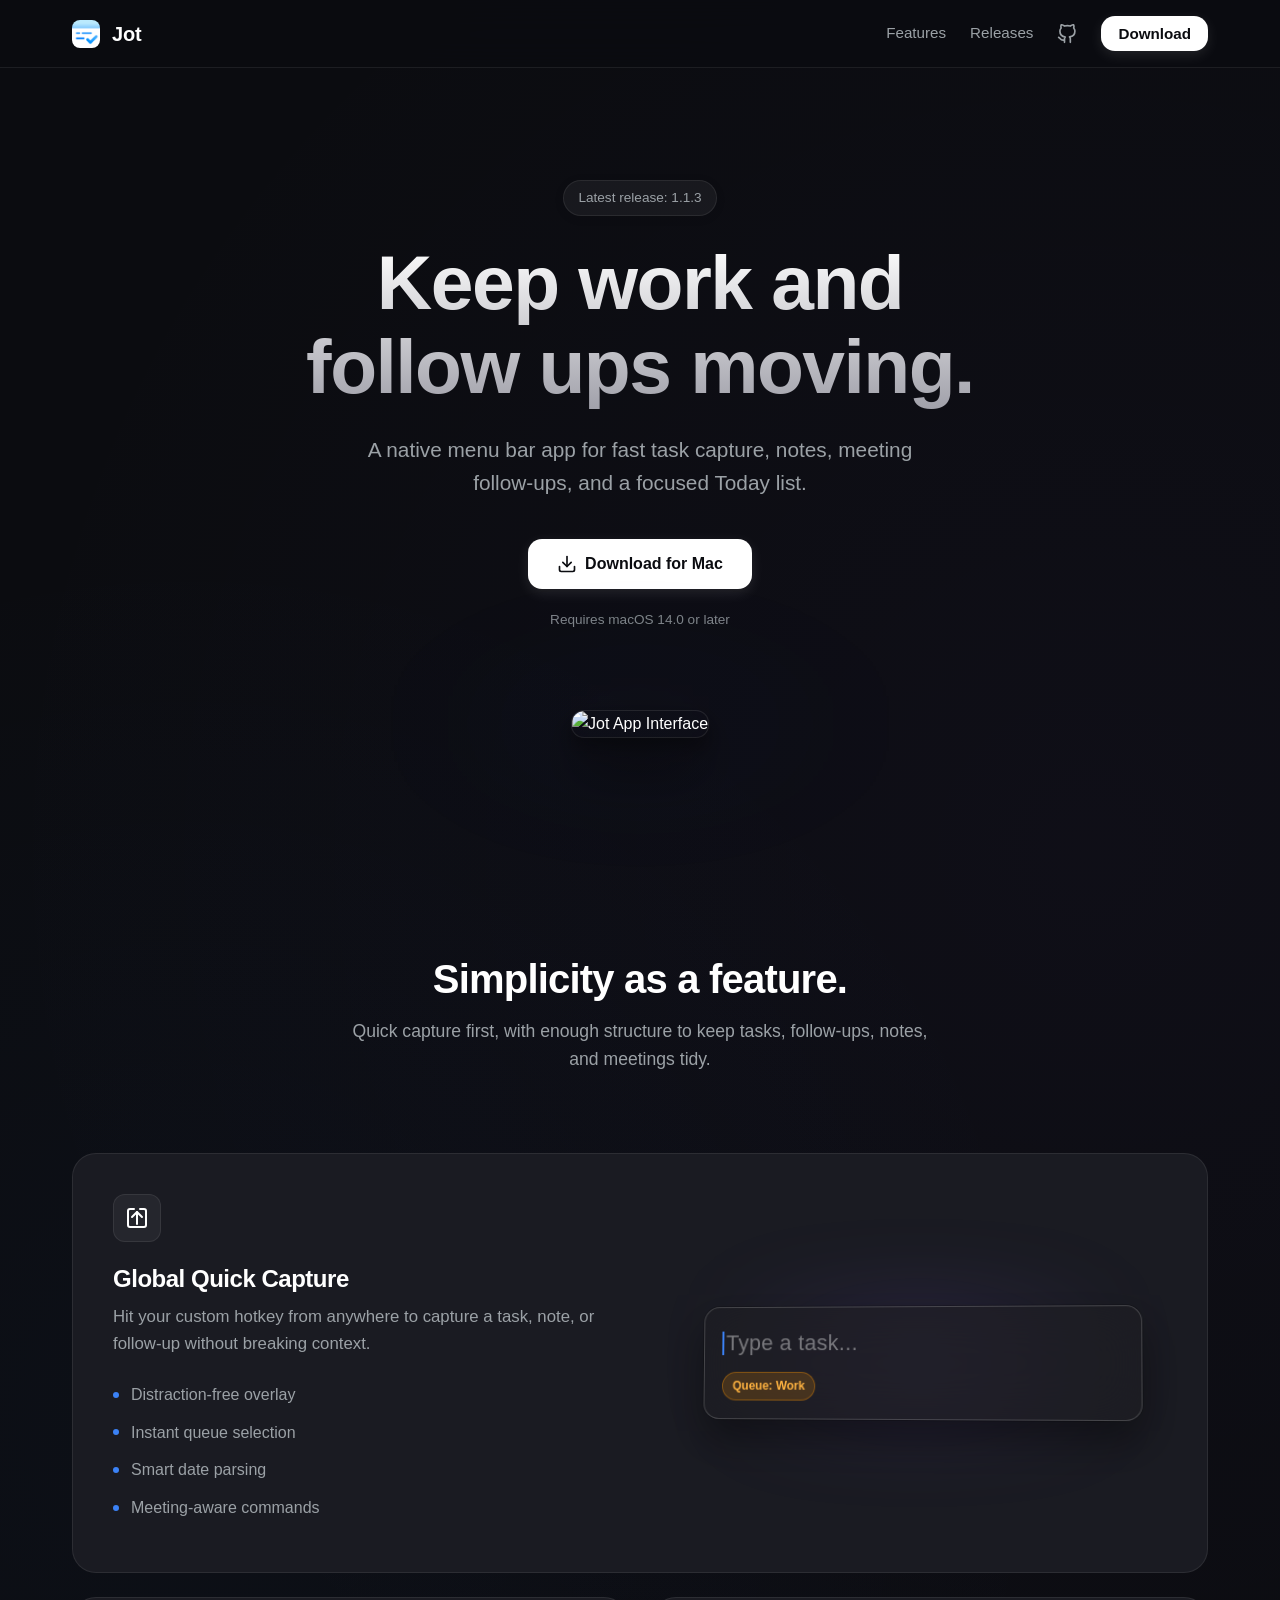
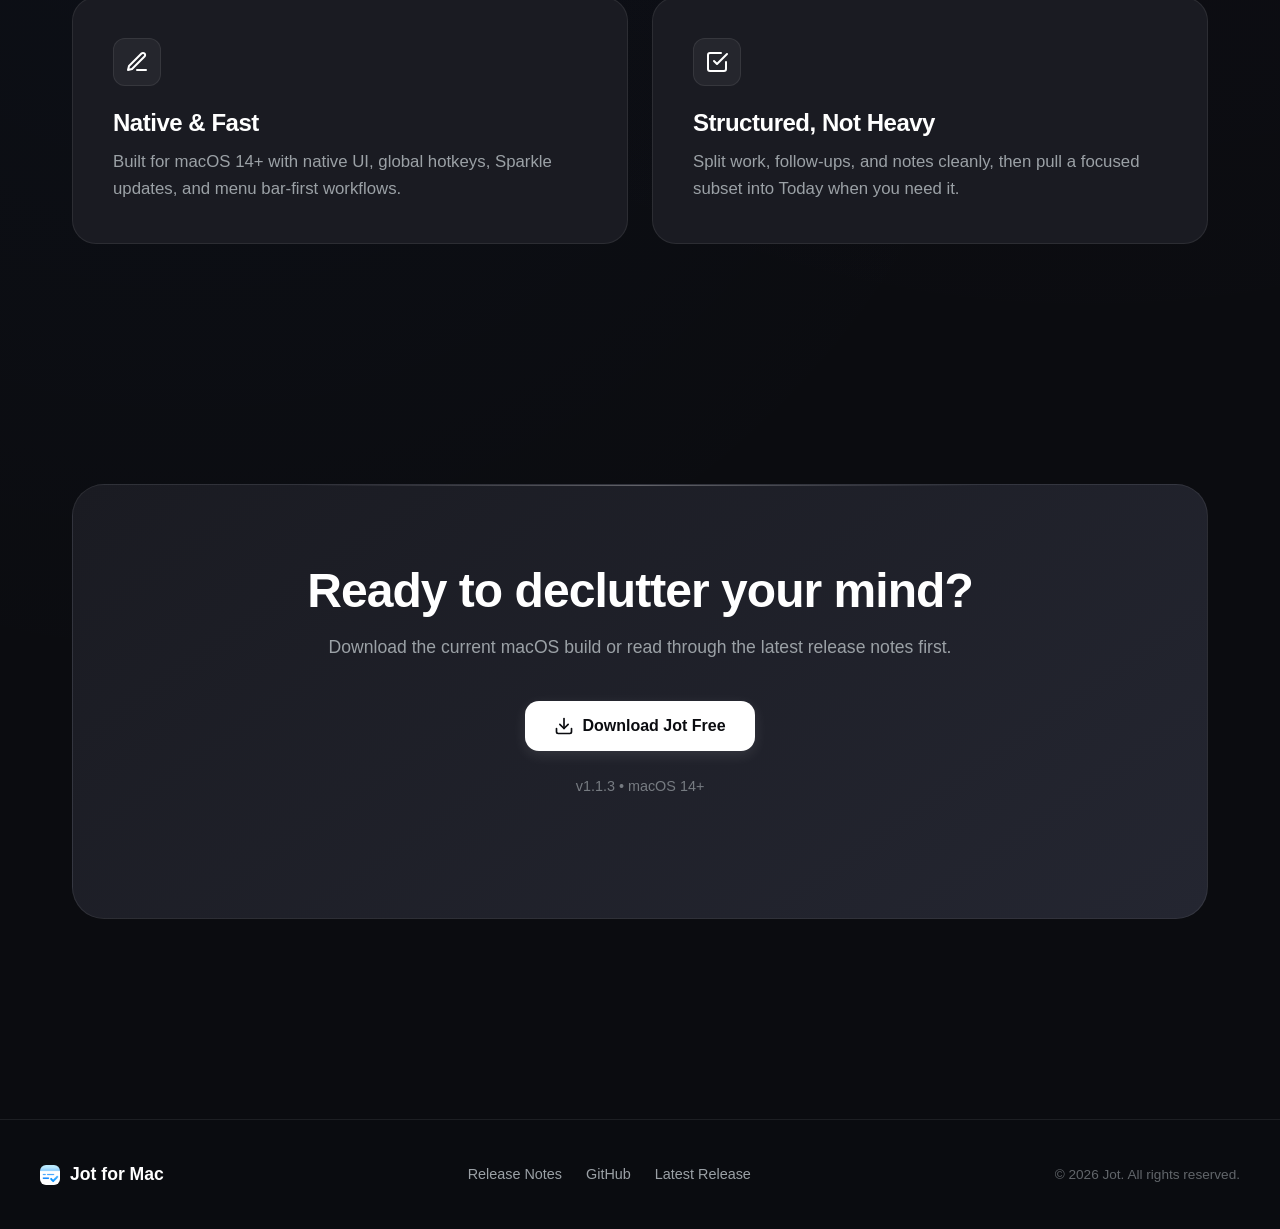
==== docs/index.html @ 86519cd7 "Simplify quick capture feature card layout and styling - Refactor quick-capture card markup to a cle" ====
<!DOCTYPE html>
<html lang="en">
<head>
    <meta charset="UTF-8">
    <meta name="viewport" content="width=device-width, initial-scale=1.0">
    <title>Jot - Quick Capture for macOS</title>
    <meta name="description" content="Jot is a macOS menu bar app for quick task capture, follow-ups, notes, and lightweight meeting tracking.">
    
    <link rel="stylesheet" href="style.css">
    
    <link rel="icon" type="image/png" href="assets/app-icon.png">
</head>
<body>
    <nav class="navbar">
        <div class="nav-content">
            <a href="index.html" class="brand" aria-label="Jot home">
                <div class="logo-icon"></div>
                <span class="brand-name">Jot</span>
            </a>
            <div class="nav-links">
                <a href="#features">Features</a>
                <a href="releases.html" class="secondary-link">Releases</a>
                <a href="https://github.com/IttsKK/jot" target="_blank" rel="noopener noreferrer" class="github-link" title="View on GitHub">
                    <svg width="20" height="20" viewBox="0 0 24 24" fill="none" stroke="currentColor" stroke-width="2" stroke-linecap="round" stroke-linejoin="round">
                        <path d="M9 19c-5 1.5-5-2.5-7-3m14 6v-3.87a3.37 3.37 0 0 0-.94-2.61c3.14-.35 6.44-1.54 6.44-7A5.44 5.44 0 0 0 20 4.77 5.07 5.07 0 0 0 19.91 1S18.73.65 16 2.48a13.38 13.38 0 0 0-7 0C6.27.65 5.09 1 5.09 1A5.07 5.07 0 0 0 5 4.77a5.44 5.44 0 0 0-1.5 3.78c0 5.42 3.3 6.61 6.44 7A3.37 3.37 0 0 0 9 18.13V22"></path>
                    </svg>
                </a>
                <button class="btn btn-primary btn-small" onclick="triggerDownload(this)">Download</button>
            </div>
        </div>
    </nav>

    <main>
        <section class="hero">
            <div class="hero-content reveal">
                <div class="badge">Latest release: 1.1.3</div>
                <h1 class="hero-title">Keep work and<br>follow ups moving.</h1>
                <p class="hero-subtitle">
                    A native menu bar app for fast task capture, notes, meeting follow-ups, and a focused Today list.
                </p>
                <div class="hero-ctas">
                    <button id="hero-download-btn" class="btn btn-primary btn-large" onclick="triggerDownload(this)">
                        <svg width="20" height="20" viewBox="0 0 24 24" fill="none" stroke="currentColor" stroke-width="2" stroke-linecap="round" stroke-linejoin="round">
                            <path d="M21 15v4a2 2 0 0 1-2 2H5a2 2 0 0 1-2-2v-4"></path>
                            <polyline points="7 10 12 15 17 10"></polyline>
                            <line x1="12" y1="15" x2="12" y2="3"></line>
                        </svg>
                        Download for Mac
                    </button>
                </div>
                <p class="hero-meta">Requires macOS 14.0 or later</p>
            </div>
            
            <div class="hero-image-container reveal delay-1">
                <div class="glow-bg"></div>
                <img src="assets/main-app.png" alt="Jot App Interface" class="app-screenshot main-screenshot">
            </div>
        </section>

        <section id="features" class="features">
            <div class="section-header reveal">
                <h2>Simplicity as a feature.</h2>
                <p>Quick capture first, with enough structure to keep tasks, follow-ups, notes, and meetings tidy.</p>
            </div>

            <div class="feature-grid">
                <div class="feature-card split reveal delay-1">
                    <div class="feature-text">
                        <div class="feature-icon">
                            <svg width="24" height="24" viewBox="0 0 24 24" fill="none" stroke="currentColor" stroke-width="2" stroke-linecap="round" stroke-linejoin="round"><path d="M15 3h4a2 2 0 0 1 2 2v14a2 2 0 0 1-2 2H5a2 2 0 0 1-2-2V5a2 2 0 0 1 2-2h4"/><polyline points="17 11 12 6 7 11"/><line x1="12" y1="6" x2="12" y2="18"/></svg>
                        </div>
                        <h3>Global Quick Capture</h3>
                        <p>Hit your custom hotkey from anywhere to capture a task, note, or follow-up without breaking context.</p>
                        <ul class="feature-list">
                            <li>Distraction-free overlay</li>
                            <li>Instant queue selection</li>
                            <li>Smart date parsing</li>
                            <li>Meeting-aware commands</li>
                        </ul>
                    </div>
                    <div class="feature-visual" aria-hidden="true">
                        <div class="capture-glow"></div>
                        <div class="quick-capture-ui">
                            <div class="qc-input-row">
                                <div class="qc-cursor"></div>
                                <div class="qc-placeholder">Type a task...</div>
                            </div>
                            <div class="qc-chip-row">
                                <div class="qc-chip qc-work">Queue: Work</div>
                            </div>
                        </div>
                    </div>
                </div>

                <div class="feature-card col reveal delay-2">
                    <div class="feature-icon">
                        <svg width="24" height="24" viewBox="0 0 24 24" fill="none" stroke="currentColor" stroke-width="2" stroke-linecap="round" stroke-linejoin="round"><path d="M12 20h9"></path><path d="M16.5 3.5a2.121 2.121 0 0 1 3 3L7 19l-4 1 1-4L16.5 3.5z"></path></svg>
                    </div>
                    <h3>Native & Fast</h3>
                    <p>Built for macOS 14+ with native UI, global hotkeys, Sparkle updates, and menu bar-first workflows.</p>
                </div>

                <div class="feature-card col reveal delay-3">
                    <div class="feature-icon">
                        <svg width="24" height="24" viewBox="0 0 24 24" fill="none" stroke="currentColor" stroke-width="2" stroke-linecap="round" stroke-linejoin="round"><polyline points="9 11 12 14 22 4"></polyline><path d="M21 12v7a2 2 0 0 1-2 2H5a2 2 0 0 1-2-2V5a2 2 0 0 1 2-2h11"></path></svg>
                    </div>
                    <h3>Structured, Not Heavy</h3>
                    <p>Split work, follow-ups, and notes cleanly, then pull a focused subset into Today when you need it.</p>
                </div>
            </div>
        </section>

        <section id="download" class="cta-section reveal">
            <div class="cta-content">
                <h2>Ready to declutter your mind?</h2>
                <p>Download the current macOS build or read through the latest release notes first.</p>
                <button class="btn btn-primary btn-large" onclick="triggerDownload(this)">
                    <svg width="20" height="20" viewBox="0 0 24 24" fill="none" stroke="currentColor" stroke-width="2" stroke-linecap="round" stroke-linejoin="round">
                        <path d="M21 15v4a2 2 0 0 1-2 2H5a2 2 0 0 1-2-2v-4"></path>
                        <polyline points="7 10 12 15 17 10"></polyline>
                        <line x1="12" y1="15" x2="12" y2="3"></line>
                    </svg>
                    Download Jot Free
                </button>
                <p class="version-info" id="latest-version">v1.1.3 • macOS 14+</p>
            </div>
        </section>
    </main>

    <footer>
        <div class="footer-content">
            <div class="footer-brand">
                <div class="logo-icon small"></div>
                <span>Jot for Mac</span>
            </div>
            <div class="footer-links">
                <a href="releases.html">Release Notes</a>
                <a href="https://github.com/IttsKK/jot" target="_blank" rel="noopener noreferrer">GitHub</a>
                <a href="https://github.com/IttsKK/jot/releases/latest" target="_blank" rel="noopener noreferrer">Latest Release</a>
            </div>
            <div class="footer-copyright">
                &copy; <script>document.write(new Date().getFullYear())</script> Jot. All rights reserved.
            </div>
        </div>
    </footer>

    <script>
        // Cache the latest release info so we only fetch once per page load
        let latestRelease = null;

        async function fetchLatestRelease() {
            if (latestRelease) return latestRelease;
            const res = await fetch('https://api.github.com/repos/IttsKK/jot/releases/latest');
            if (!res.ok) throw new Error('Could not fetch release');
            latestRelease = await res.json();
            return latestRelease;
        }

        async function triggerDownload(btn) {
            const originalHtml = btn.innerHTML;
            btn.disabled = true;
            btn.innerHTML = `
                <svg width="20" height="20" viewBox="0 0 24 24" fill="none" stroke="currentColor" stroke-width="2" stroke-linecap="round" stroke-linejoin="round" style="animation: spin 0.8s linear infinite">
                    <line x1="12" y1="2" x2="12" y2="6"></line>
                    <line x1="12" y1="18" x2="12" y2="22"></line>
                    <line x1="4.93" y1="4.93" x2="7.76" y2="7.76"></line>
                    <line x1="16.24" y1="16.24" x2="19.07" y2="19.07"></line>
                    <line x1="2" y1="12" x2="6" y2="12"></line>
                    <line x1="18" y1="12" x2="22" y2="12"></line>
                    <line x1="4.93" y1="19.07" x2="7.76" y2="16.24"></line>
                    <line x1="16.24" y1="7.76" x2="19.07" y2="4.93"></line>
                </svg>
                Fetching...`;

            try {
                const release = await fetchLatestRelease();
                const dmg = release.assets.find(a => a.name.endsWith('.dmg'));
                const url = dmg ? dmg.browser_download_url : release.html_url;

                // Trigger the download
                const link = document.createElement('a');
                link.href = url;
                link.download = dmg ? dmg.name : '';
                document.body.appendChild(link);
                link.click();
                document.body.removeChild(link);

                btn.innerHTML = `
                    <svg width="20" height="20" viewBox="0 0 24 24" fill="none" stroke="currentColor" stroke-width="2" stroke-linecap="round" stroke-linejoin="round">
                        <polyline points="20 6 9 17 4 12"></polyline>
                    </svg>
                    Downloading…`;

                setTimeout(() => {
                    btn.disabled = false;
                    btn.innerHTML = originalHtml;
                }, 3000);

            } catch (e) {
                btn.disabled = false;
                btn.innerHTML = originalHtml;
                window.open('https://github.com/IttsKK/jot/releases/latest', '_blank');
            }
        }

        document.addEventListener('DOMContentLoaded', async () => {
            // Scroll reveal
            const observer = new IntersectionObserver((entries, obs) => {
                entries.forEach(entry => {
                    if (entry.isIntersecting) {
                        entry.target.classList.add('active');
                        obs.unobserve(entry.target);
                    }
                });
            }, { rootMargin: '0px', threshold: 0.15 });

            document.querySelectorAll('.reveal').forEach(el => observer.observe(el));

            // Pre-fetch latest release and populate version label
            try {
                const release = await fetchLatestRelease();
                const versionEl = document.getElementById('latest-version');
                if (versionEl && release.tag_name) {
                    versionEl.textContent = `${release.tag_name} • macOS 14+`;
                }
            } catch (_) {}
        });
    </script>
    <style>
        @keyframes spin { to { transform: rotate(360deg); } }
        button.btn { font-family: inherit; font-size: inherit; cursor: pointer; }
        button.btn:disabled { opacity: 0.7; cursor: not-allowed; }
    </style>
</body>
</html>
---- docs/style.css ----
/* style.css */

:root {
  --bg-color: #0b0c10;
  --surface-color: #1a1b22;
  --surface-color-light: #242631;
  --text-primary: #ffffff;
  --text-secondary: #9ba1a6;
  --border-color: rgba(255, 255, 255, 0.08);
  --accent-color: #3b82f6;
  --accent-glow: rgba(59, 130, 246, 0.5);
  
  --font-sans: -apple-system, BlinkMacSystemFont, "SF Pro Text", "Segoe UI", Roboto, Helvetica, Arial, sans-serif, "Apple Color Emoji", "Segoe UI Emoji", "Segoe UI Symbol";
  --font-display: -apple-system, BlinkMacSystemFont, "SF Pro Display", "Segoe UI", Roboto, Helvetica, Arial, sans-serif;
  
  --radius-sm: 8px;
  --radius-md: 14px;
  --radius-lg: 24px;
  --radius-xl: 32px;
}

*, *::before, *::after {
  margin: 0;
  padding: 0;
  box-sizing: border-box;
}

html {
  scroll-behavior: smooth;
}

body {
  font-family: var(--font-sans);
  background-color: var(--bg-color);
  color: var(--text-primary);
  line-height: 1.6;
  -webkit-font-smoothing: antialiased;
  -moz-osx-font-smoothing: grayscale;
  overflow-x: hidden;
  background-image: 
    radial-gradient(circle at 15% 50%, rgba(59, 130, 246, 0.03) 0%, transparent 50%),
    radial-gradient(circle at 85% 30%, rgba(139, 92, 246, 0.03) 0%, transparent 50%);
}

h1, h2, h3, h4 {
  font-family: var(--font-display);
  font-weight: 700;
  letter-spacing: -0.02em;
  line-height: 1.1;
}

a {
  text-decoration: none;
  color: inherit;
  transition: all 0.2s ease;
}

/* Navbar */
.navbar {
  position: fixed;
  top: 0;
  width: 100%;
  z-index: 100;
  background: rgba(11, 12, 16, 0.7);
  backdrop-filter: blur(20px);
  -webkit-backdrop-filter: blur(20px);
  border-bottom: 1px solid var(--border-color);
}

.nav-content {
  max-width: 1200px;
  margin: 0 auto;
  padding: 1rem 2rem;
  display: flex;
  justify-content: space-between;
  align-items: center;
}

.brand {
  display: flex;
  align-items: center;
  gap: 12px;
  font-weight: 700;
  font-size: 1.25rem;
  letter-spacing: -0.01em;
  color: var(--text-primary);
}

.brand:hover {
  opacity: 0.92;
}

.logo-icon {
  width: 28px;
  height: 28px;
  background: linear-gradient(135deg, #60a5fa, #3b82f6);
  border-radius: 8px;
  box-shadow: 0 4px 12px rgba(59, 130, 246, 0.3);
}

.nav-links {
  display: flex;
  align-items: center;
  gap: 24px;
  font-size: 0.95rem;
  font-weight: 500;
}

.nav-links a:not(.btn) {
  color: var(--text-secondary);
}

.nav-links a:not(.btn):hover {
  color: var(--text-primary);
}

.github-link {
  display: flex;
  align-items: center;
  justify-content: center;
  color: var(--text-secondary);
  transition: color 0.2s ease, transform 0.2s ease;
}

.github-link:hover {
  color: var(--text-primary);
  transform: translateY(-1px);
}

/* Buttons */
.btn {
  display: inline-flex;
  align-items: center;
  justify-content: center;
  gap: 8px;
  border-radius: var(--radius-md);
  font-weight: 600;
  transition: all 0.3s cubic-bezier(0.25, 0.8, 0.25, 1);
  cursor: pointer;
  border: 1px solid transparent;
}

.btn-primary {
  background: var(--text-primary);
  color: var(--bg-color);
  box-shadow: 0 4px 14px rgba(255, 255, 255, 0.1);
}

.btn-primary:hover {
  transform: translateY(-2px);
  box-shadow: 0 6px 20px rgba(255, 255, 255, 0.15);
  background: #f0f0f0;
}

.btn-small {
  padding: 8px 16px;
  font-size: 0.9rem;
}

.btn-large {
  padding: 14px 28px;
  font-size: 1.05rem;
  border-radius: var(--radius-md);
}

/* Hero Section */
.hero {
  padding: 180px 2rem 100px;
  max-width: 1200px;
  margin: 0 auto;
  text-align: center;
  position: relative;
}

.badge {
  display: inline-block;
  padding: 6px 14px;
  background: rgba(255, 255, 255, 0.05);
  border: 1px solid var(--border-color);
  border-radius: 20px;
  font-size: 0.85rem;
  font-weight: 500;
  color: var(--text-secondary);
  margin-bottom: 24px;
  box-shadow: 0 2px 10px rgba(0,0,0,0.1);
}

.hero-title {
  font-size: clamp(3rem, 6vw, 5rem);
  margin-bottom: 24px;
  background: linear-gradient(180deg, #FFFFFF 0%, #A1A1AA 100%);
  -webkit-background-clip: text;
  -webkit-text-fill-color: transparent;
  background-clip: text;
}

.hero-subtitle {
  font-size: clamp(1.1rem, 2vw, 1.3rem);
  color: var(--text-secondary);
  max-width: 600px;
  margin: 0 auto 40px;
}

.hero-ctas {
  display: flex;
  justify-content: center;
  gap: 16px;
  margin-bottom: 20px;
}

.hero-meta {
  font-size: 0.85rem;
  color: var(--text-secondary);
  opacity: 0.8;
}

/* Images & Glow */
.hero-image-container {
  margin-top: 80px;
  position: relative;
  perspective: 1000px;
}

.glow-bg {
  position: absolute;
  top: 50%;
  left: 50%;
  transform: translate(-50%, -50%);
  width: 80%;
  height: 60%;
  background: radial-gradient(circle, var(--accent-glow) 0%, transparent 60%);
  filter: blur(80px);
  z-index: -1;
  opacity: 0.6;
}

.app-screenshot {
  width: 100%;
  max-width: 900px;
  border-radius: 12px;
  box-shadow: 
    0 0 0 1px rgba(255, 255, 255, 0.1),
    0 30px 60px rgba(0, 0, 0, 0.6),
    0 10px 20px rgba(0, 0, 0, 0.4);
  /* Optional: slight 3d tilt effect */
  transform: perspective(1000px) rotateX(2deg);
  transition: transform 0.5s ease, box-shadow 0.5s ease;
}

.app-screenshot:hover {
  transform: perspective(1000px) rotateX(0deg) translateY(-5px);
  box-shadow: 
    0 0 0 1px rgba(255, 255, 255, 0.15),
    0 40px 80px rgba(0, 0, 0, 0.7),
    0 15px 30px rgba(0, 0, 0, 0.5);
}

/* Features Section */
.features {
  padding: 120px 2rem;
  max-width: 1200px;
  margin: 0 auto;
}

.section-header {
  text-align: center;
  margin-bottom: 80px;
  max-width: 600px;
  margin-left: auto;
  margin-right: auto;
}

.section-header h2 {
  font-size: 2.5rem;
  margin-bottom: 16px;
}

.section-header p {
  font-size: 1.1rem;
  color: var(--text-secondary);
}

.feature-grid {
  display: grid;
  grid-template-columns: repeat(2, 1fr);
  gap: 24px;
}

.feature-card {
  background: var(--surface-color);
  border: 1px solid var(--border-color);
  border-radius: var(--radius-lg);
  padding: 40px;
  position: relative;
  overflow: hidden;
  transition: transform 0.3s ease, background 0.3s ease;
}

.feature-card:hover {
  background: var(--surface-color-light);
  transform: translateY(-2px);
}

.feature-card.full {
  grid-column: 1 / -1;
}

.feature-card.split {
  grid-column: 1 / -1;
  display: flex;
  align-items: center;
  gap: 60px;
}

.feature-card.split .feature-text {
  flex: 1;
}

.feature-card.split .feature-visual {
  flex: 1;
  position: relative;
  display: flex;
  justify-content: center;
}

.feature-icon {
  width: 48px;
  height: 48px;
  border-radius: 12px;
  background: rgba(255, 255, 255, 0.05);
  display: flex;
  align-items: center;
  justify-content: center;
  margin-bottom: 24px;
  color: var(--text-primary);
  border: 1px solid var(--border-color);
}

.feature-card h3 {
  font-size: 1.5rem;
  margin-bottom: 12px;
}

.feature-card p {
  color: var(--text-secondary);
  font-size: 1.05rem;
  line-height: 1.6;
}

.feature-list {
  margin-top: 24px;
  list-style: none;
}

.feature-list li {
  color: var(--text-secondary);
  margin-bottom: 12px;
  display: flex;
  align-items: center;
  gap: 12px;
}

.feature-list li::before {
  content: "";
  display: block;
  width: 6px;
  height: 6px;
  border-radius: 50%;
  background: var(--accent-color);
}

.capture-glow {
  position: absolute;
  top: 50%;
  left: 50%;
  transform: translate(-50%, -50%);
  width: 120%;
  height: 120%;
  background: radial-gradient(circle, rgba(139, 92, 246, 0.15) 0%, transparent 70%);
  filter: blur(40px);
  z-index: 0;
}

.quick-capture-ui {
  position: relative;
  z-index: 1;
  width: 100%;
  max-width: 440px;
  background: rgba(30, 30, 35, 0.65);
  backdrop-filter: blur(24px);
  -webkit-backdrop-filter: blur(24px);
  border: 1px solid rgba(255, 255, 255, 0.18);
  border-radius: 16px;
  padding: 18px;
  box-shadow: 
    0 0 0 1px rgba(0, 0, 0, 0.2),
    0 20px 40px rgba(0, 0, 0, 0.4);
  transform: perspective(1000px) rotateY(-5deg) rotateX(2deg);
  transition: transform 0.5s ease, box-shadow 0.5s ease;
  text-align: left;
}

.quick-capture-ui:hover {
  transform: perspective(1000px) rotateY(0deg) rotateX(0deg) translateY(-5px);
  box-shadow: 
    0 0 0 1px rgba(0, 0, 0, 0.2),
    0 30px 60px rgba(0, 0, 0, 0.5);
}

.qc-input-row {
  display: flex;
  align-items: center;
  margin-bottom: 12px;
  font-family: -apple-system, BlinkMacSystemFont, "SF Pro Rounded", "Segoe UI", Roboto, Helvetica, Arial, sans-serif;
  font-size: 22px;
  font-weight: 500;
  letter-spacing: 0.3px;
}

.qc-cursor {
  width: 2px;
  height: 24px;
  background-color: var(--accent-color);
  margin-right: 2px;
  animation: blink 1s step-start infinite;
}

@keyframes blink {
  50% { opacity: 0; }
}

.qc-placeholder {
  color: rgba(255, 255, 255, 0.4);
}

.qc-chip-row {
  display: flex;
  gap: 8px;
}

.qc-chip {
  font-size: 12px;
  font-weight: 600;
  padding: 4px 10px;
  border-radius: 9999px;
  display: inline-block;
}

.qc-work {
  background: rgba(255, 149, 0, 0.18);
  border: 1px solid rgba(255, 149, 0, 0.35);
  color: rgb(255, 179, 64);
}


/* Animations */
.reveal {
  opacity: 0;
  transform: translateY(30px);
  transition: opacity 0.8s cubic-bezier(0.5, 0, 0, 1), transform 0.8s cubic-bezier(0.5, 0, 0, 1);
}

.reveal.active {
  opacity: 1;
  transform: translateY(0);
}

.delay-1 { transition-delay: 0.1s; }
.delay-2 { transition-delay: 0.2s; }
.delay-3 { transition-delay: 0.3s; }

/* CTA Section */
.cta-section {
  padding: 120px 2rem;
  max-width: 1200px;
  margin: 0 auto 80px;
}

.cta-content {
  background: linear-gradient(145deg, var(--surface-color), var(--surface-color-light));
  border: 1px solid var(--border-color);
  border-radius: var(--radius-xl);
  padding: 80px 40px;
  text-align: center;
  position: relative;
  overflow: hidden;
}

.cta-content::before {
  content: "";
  position: absolute;
  top: 0;
  left: 50%;
  transform: translateX(-50%);
  width: 60%;
  height: 1px;
  background: linear-gradient(90deg, transparent, rgba(255, 255, 255, 0.3), transparent);
}

.cta-content h2 {
  font-size: clamp(2rem, 4vw, 3rem);
  margin-bottom: 16px;
}

.cta-content p {
  color: var(--text-secondary);
  font-size: 1.1rem;
  margin-bottom: 40px;
}

.version-info {
  margin-top: 24px;
  font-size: 0.9rem !important;
  color: var(--text-secondary);
  opacity: 0.7;
}

/* Footer */
footer {
  border-top: 1px solid var(--border-color);
  padding: 40px 2rem;
  background: rgba(11, 12, 16, 0.5);
}

.footer-content {
  max-width: 1200px;
  margin: 0 auto;
  display: flex;
  flex-direction: column;
  gap: 24px;
  align-items: center;
}

.footer-brand {
  display: flex;
  align-items: center;
  gap: 10px;
  font-weight: 600;
  font-size: 1.1rem;
}

.logo-icon.small {
  width: 20px;
  height: 20px;
  border-radius: 6px;
}

.footer-links {
  display: flex;
  gap: 24px;
}

.footer-links a {
  color: var(--text-secondary);
  font-size: 0.9rem;
}

.footer-links a:hover {
  color: var(--text-primary);
}

.footer-copyright {
  color: var(--text-secondary);
  font-size: 0.85rem;
  opacity: 0.6;
}

@media (min-width: 768px) {
  .footer-content {
    flex-direction: row;
    justify-content: space-between;
  }
}

@media (max-width: 900px) {
  .feature-card.split {
    flex-direction: column;
    text-align: center;
    padding: 32px;
  }

  .feature-list li {
    justify-content: center;
  }
}

@media (max-width: 600px) {
  .nav-content {
    padding: 0.875rem 1.25rem;
  }

  .nav-links a:not(.btn) {
    display: none;
  }

  .hero {
    padding: 110px 1.25rem 60px;
  }

  .hero-image-container {
    margin-top: 48px;
  }

  .app-screenshot {
    transform: none;
    border-radius: 10px;
  }

  .app-screenshot:hover {
    transform: none;
  }

  .features {
    padding: 72px 1.25rem;
  }

  .section-header {
    margin-bottom: 48px;
  }

  .section-header h2 {
    font-size: 2rem;
  }

  .feature-grid {
    grid-template-columns: 1fr;
    gap: 16px;
  }

  .feature-card {
    padding: 28px 24px;
  }

  .feature-card.full {
    grid-column: 1;
  }

  .cta-section {
    padding: 60px 1.25rem 60px;
  }

  .cta-content {
    padding: 48px 24px;
  }

  .footer-links {
    flex-wrap: wrap;
    justify-content: center;
    gap: 16px;
  }
}

/* App Icon overriding for main logo */
.brand .logo-icon,
.footer-brand .logo-icon {
  background: url('assets/app-icon.png') center/cover no-repeat;
  box-shadow: none;
}

/* To give it an actual icon look if needed, but the generic gradient is fine. Let's stick to the gradient to be clean, or use the app's real icon if available. */

/* Releases Page */
.releases-page {
  padding: 140px 2rem 100px;
  max-width: 800px;
  margin: 0 auto;
}

.releases-header {
  text-align: center;
  margin-bottom: 60px;
}

.releases-header h1 {
  font-size: 3rem;
  margin-bottom: 16px;
}

.releases-header p {
  color: var(--text-secondary);
  font-size: 1.1rem;
}

.releases-list {
  display: flex;
  flex-direction: column;
  gap: 40px;
}

.release-card {
  background: var(--surface-color);
  border: 1px solid var(--border-color);
  border-radius: var(--radius-lg);
  padding: 32px;
  transition: transform 0.3s ease, border-color 0.3s ease;
}

.release-card:hover {
  border-color: rgba(255, 255, 255, 0.15);
}

.release-meta {
  display: flex;
  align-items: center;
  flex-wrap: wrap;
  gap: 16px;
  margin-bottom: 24px;
  padding-bottom: 20px;
  border-bottom: 1px solid var(--border-color);
}

.release-version {
  font-family: var(--font-display);
  font-size: 1.5rem;
  font-weight: 700;
  color: var(--text-primary);
}

.release-date {
  color: var(--text-secondary);
  font-size: 0.95rem;
}

.release-pill {
  padding: 4px 10px;
  border-radius: 999px;
  border: 1px solid rgba(59, 130, 246, 0.35);
  background: rgba(59, 130, 246, 0.12);
  color: #9ec5ff;
  font-size: 0.8rem;
  font-weight: 600;
}

.badge.prerelease {
  background: rgba(255, 149, 0, 0.1);
  color: rgb(255, 179, 64);
  border-color: rgba(255, 149, 0, 0.2);
  margin-bottom: 0;
}

.release-body {
  color: var(--text-secondary);
  font-size: 1.05rem;
  line-height: 1.7;
  margin-bottom: 32px;
}

.release-body h1, .release-body h2, .release-body h3 {
  color: var(--text-primary);
  margin: 24px 0 12px;
  font-size: 1.3rem;
}

.release-body p {
  margin-bottom: 16px;
}

.release-body ul, .release-body ol {
  margin-bottom: 16px;
  padding-left: 20px;
}

.release-body li {
  margin-bottom: 8px;
}

.release-body code {
  background: rgba(255, 255, 255, 0.1);
  padding: 2px 6px;
  border-radius: 4px;
  font-family: monospace;
  font-size: 0.9em;
}

.release-body a {
  color: var(--accent-color);
}

.release-body a:hover {
  text-decoration: underline;
}

.release-actions {
  display: flex;
  align-items: center;
  gap: 16px;
  flex-wrap: wrap;
}

.release-link {
  color: var(--text-secondary);
  font-size: 0.95rem;
}

.release-link:hover {
  color: var(--text-primary);
}

.loading-spinner, .empty-state, .error-state {
  text-align: center;
  color: var(--text-secondary);
  padding: 40px;
  font-size: 1.1rem;
}

.error-state a {
  color: var(--accent-color);
}

@media (max-width: 600px) {
  .releases-page {
    padding: 110px 1.25rem 72px;
  }

  .releases-header {
    margin-bottom: 40px;
  }

  .releases-header h1 {
    font-size: 2.25rem;
  }

  .release-card {
    padding: 24px;
  }
}
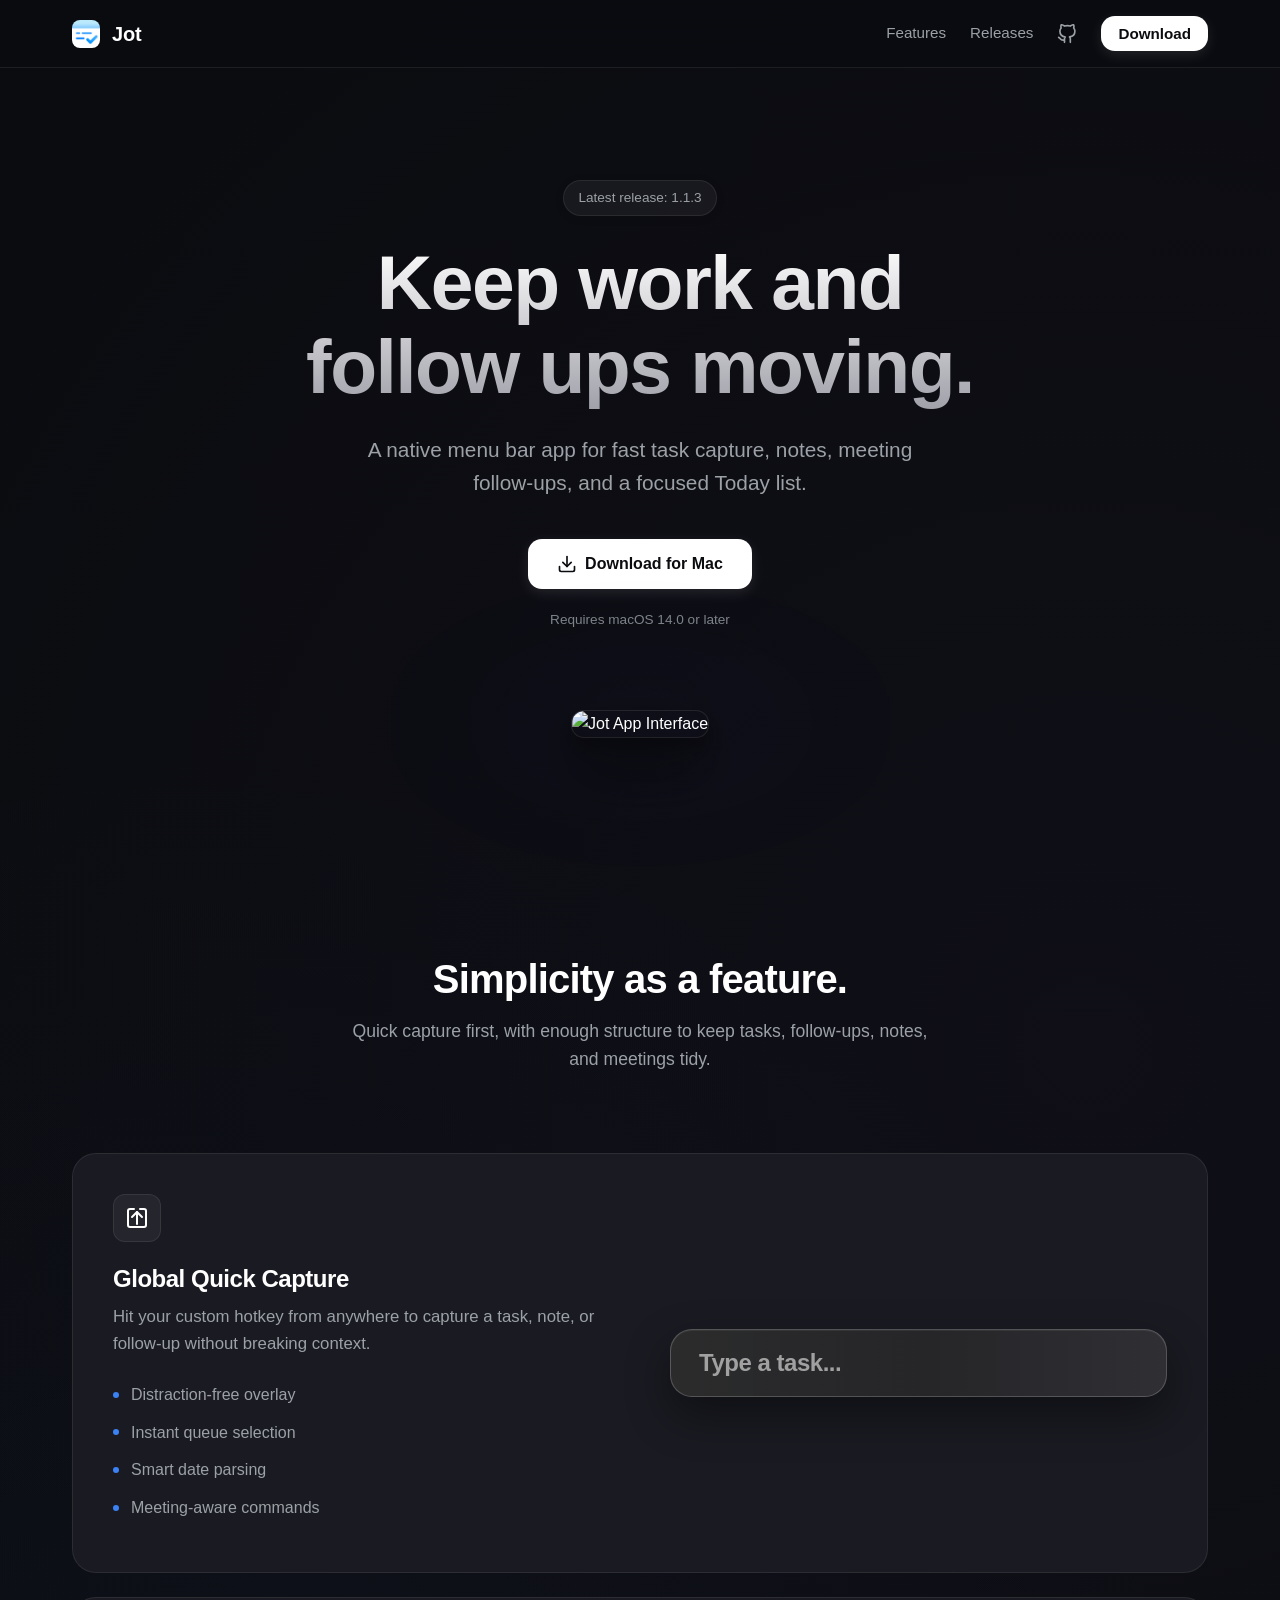
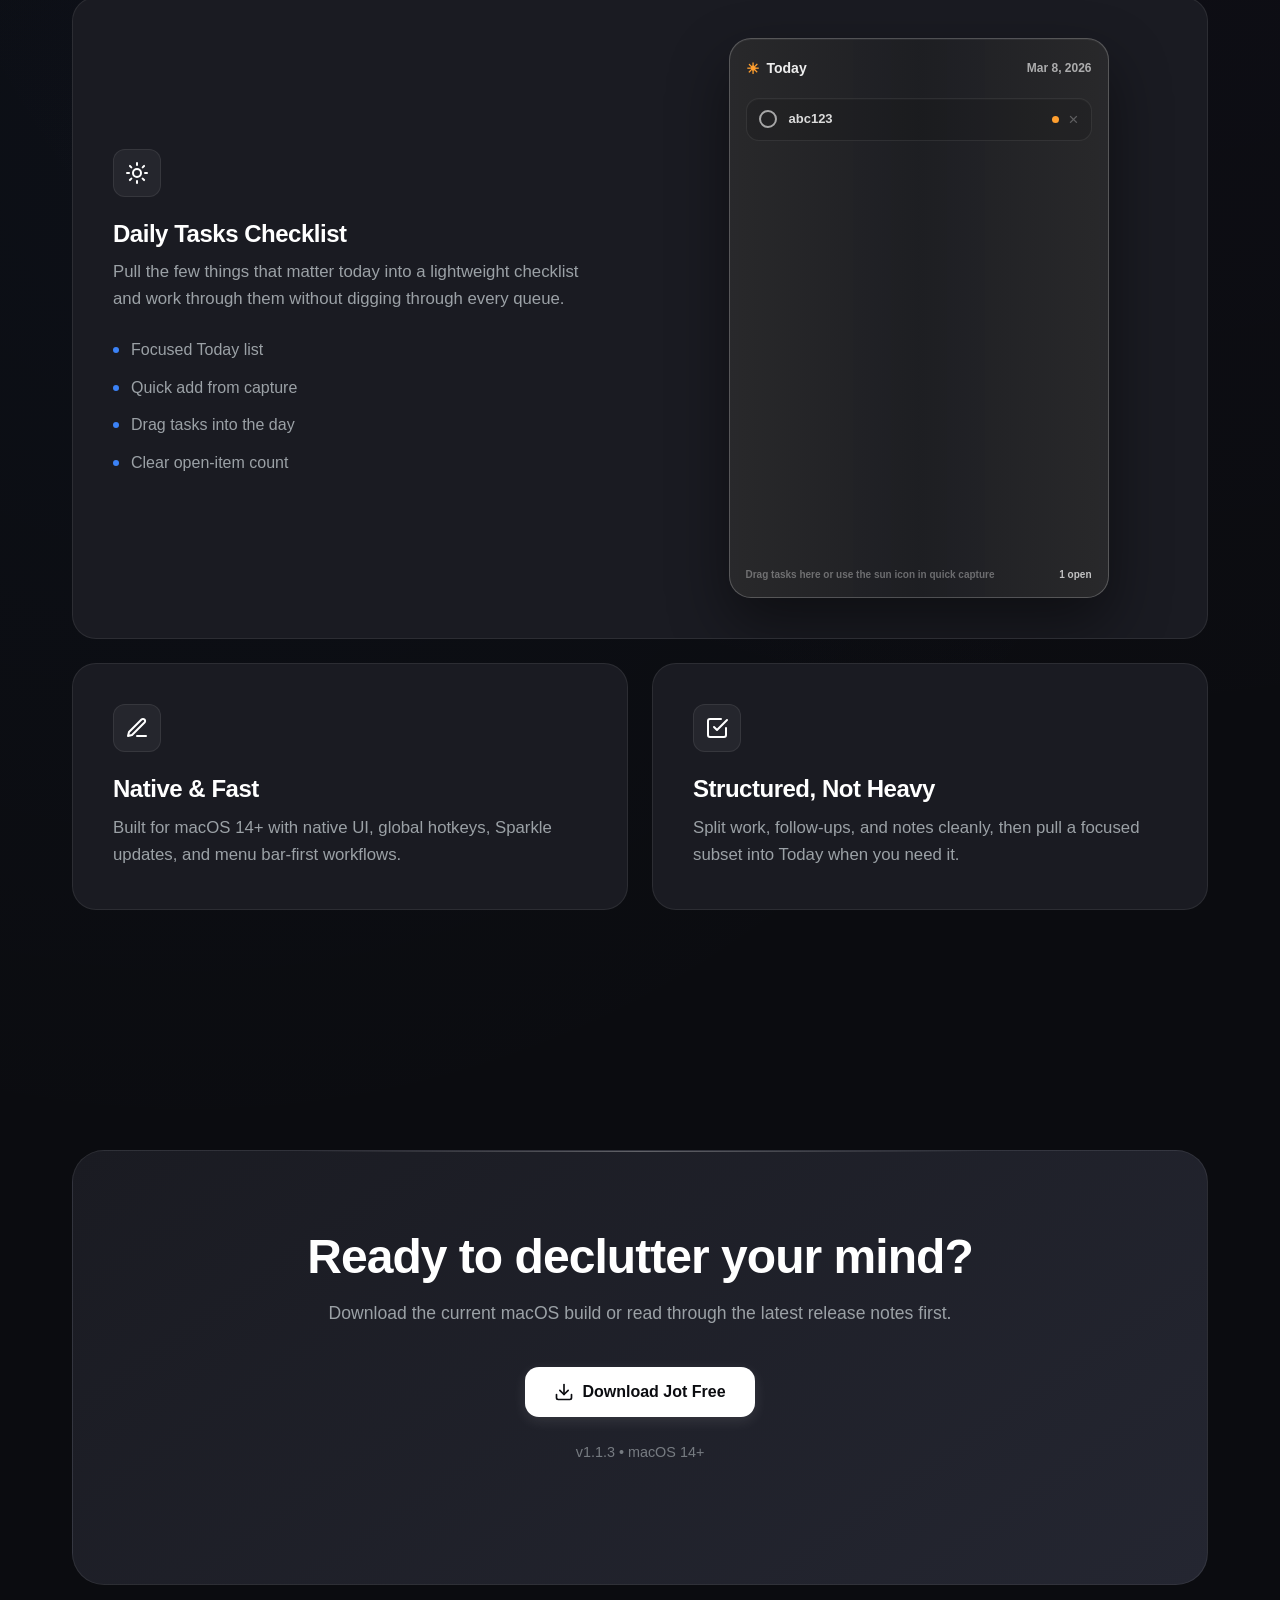
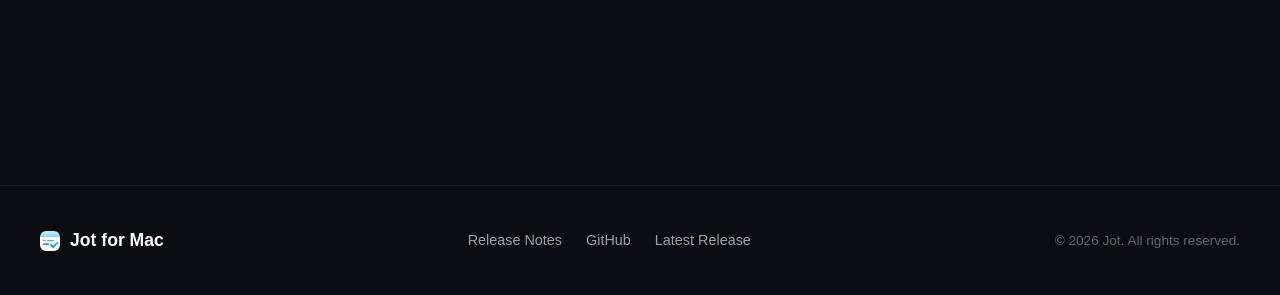
==== commit cafdaff6: "Refresh site previews and prep v1.1.4" ====
--- a/docs/index.html
+++ b/docs/index.html
@@ -79,20 +79,53 @@
                         </ul>
                     </div>
                     <div class="feature-visual" aria-hidden="true">
-                        <div class="capture-glow"></div>
-                        <div class="quick-capture-ui">
-                            <div class="qc-input-row">
-                                <div class="qc-cursor"></div>
-                                <div class="qc-placeholder">Type a task...</div>
+                        <div class="capture-bar-preview">
+                            <div class="capture-bar-placeholder">Type a task...</div>
+                        </div>
+                    </div>
+                </div>
+
+                <div class="feature-card split reveal delay-2">
+                    <div class="feature-text">
+                        <div class="feature-icon">
+                            <svg width="24" height="24" viewBox="0 0 24 24" fill="none" stroke="currentColor" stroke-width="2" stroke-linecap="round" stroke-linejoin="round"><path d="M12 2v2"></path><path d="M12 20v2"></path><path d="m4.93 4.93 1.41 1.41"></path><path d="m17.66 17.66 1.41 1.41"></path><path d="M2 12h2"></path><path d="M20 12h2"></path><path d="m6.34 17.66-1.41 1.41"></path><path d="m19.07 4.93-1.41 1.41"></path><circle cx="12" cy="12" r="4"></circle></svg>
+                        </div>
+                        <h3>Daily Tasks Checklist</h3>
+                        <p>Pull the few things that matter today into a lightweight checklist and work through them without digging through every queue.</p>
+                        <ul class="feature-list">
+                            <li>Focused Today list</li>
+                            <li>Quick add from capture</li>
+                            <li>Drag tasks into the day</li>
+                            <li>Clear open-item count</li>
+                        </ul>
+                    </div>
+                    <div class="feature-visual" aria-hidden="true">
+                        <div class="today-preview">
+                            <div class="today-preview-header">
+                                <div class="today-preview-title">
+                                    <span class="today-preview-sun">☀</span>
+                                    <span>Today</span>
+                                </div>
+                                <div class="today-preview-date">Mar 8, 2026</div>
                             </div>
-                            <div class="qc-chip-row">
-                                <div class="qc-chip qc-work">Queue: Work</div>
+                            <div class="today-preview-item">
+                                <div class="today-preview-check"></div>
+                                <div class="today-preview-label">abc123</div>
+                                <div class="today-preview-actions">
+                                    <span class="today-preview-dot"></span>
+                                    <span class="today-preview-close">×</span>
+                                </div>
                             </div>
-                        </div>
-                    </div>
-                </div>
-
-                <div class="feature-card col reveal delay-2">
+                            <div class="today-preview-spacer"></div>
+                            <div class="today-preview-footer">
+                                <span>Drag tasks here or use the sun icon in quick capture</span>
+                                <span>1 open</span>
+                            </div>
+                        </div>
+                    </div>
+                </div>
+
+                <div class="feature-card col reveal delay-3">
                     <div class="feature-icon">
                         <svg width="24" height="24" viewBox="0 0 24 24" fill="none" stroke="currentColor" stroke-width="2" stroke-linecap="round" stroke-linejoin="round"><path d="M12 20h9"></path><path d="M16.5 3.5a2.121 2.121 0 0 1 3 3L7 19l-4 1 1-4L16.5 3.5z"></path></svg>
                     </div>
@@ -100,7 +133,7 @@
                     <p>Built for macOS 14+ with native UI, global hotkeys, Sparkle updates, and menu bar-first workflows.</p>
                 </div>
 
-                <div class="feature-card col reveal delay-3">
+                <div class="feature-card col reveal">
                     <div class="feature-icon">
                         <svg width="24" height="24" viewBox="0 0 24 24" fill="none" stroke="currentColor" stroke-width="2" stroke-linecap="round" stroke-linejoin="round"><polyline points="9 11 12 14 22 4"></polyline><path d="M21 12v7a2 2 0 0 1-2 2H5a2 2 0 0 1-2-2V5a2 2 0 0 1 2-2h11"></path></svg>
                     </div>
--- a/docs/style.css
+++ b/docs/style.css
@@ -369,87 +369,136 @@
   background: var(--accent-color);
 }
 
-.capture-glow {
-  position: absolute;
-  top: 50%;
-  left: 50%;
-  transform: translate(-50%, -50%);
-  width: 120%;
-  height: 120%;
-  background: radial-gradient(circle, rgba(139, 92, 246, 0.15) 0%, transparent 70%);
-  filter: blur(40px);
-  z-index: 0;
-}
-
-.quick-capture-ui {
-  position: relative;
-  z-index: 1;
+.capture-bar-preview {
   width: 100%;
-  max-width: 440px;
-  background: rgba(30, 30, 35, 0.65);
-  backdrop-filter: blur(24px);
-  -webkit-backdrop-filter: blur(24px);
-  border: 1px solid rgba(255, 255, 255, 0.18);
-  border-radius: 16px;
-  padding: 18px;
-  box-shadow: 
-    0 0 0 1px rgba(0, 0, 0, 0.2),
-    0 20px 40px rgba(0, 0, 0, 0.4);
-  transform: perspective(1000px) rotateY(-5deg) rotateX(2deg);
-  transition: transform 0.5s ease, box-shadow 0.5s ease;
-  text-align: left;
-}
-
-.quick-capture-ui:hover {
-  transform: perspective(1000px) rotateY(0deg) rotateX(0deg) translateY(-5px);
-  box-shadow: 
-    0 0 0 1px rgba(0, 0, 0, 0.2),
-    0 30px 60px rgba(0, 0, 0, 0.5);
-}
-
-.qc-input-row {
-  display: flex;
-  align-items: center;
-  margin-bottom: 12px;
+  max-width: 720px;
+  min-height: 68px;
+  display: flex;
+  align-items: center;
+  padding: 0 28px;
+  border-radius: 22px;
+  border: 1px solid rgba(255, 255, 255, 0.2);
+  background: linear-gradient(90deg, rgba(46, 46, 46, 0.88) 0%, rgba(39, 39, 42, 0.92) 52%, rgba(50, 50, 54, 0.9) 100%);
+  box-shadow:
+    inset 0 1px 0 rgba(255, 255, 255, 0.06),
+    0 18px 44px rgba(0, 0, 0, 0.42);
+}
+
+.capture-bar-placeholder {
   font-family: -apple-system, BlinkMacSystemFont, "SF Pro Rounded", "Segoe UI", Roboto, Helvetica, Arial, sans-serif;
-  font-size: 22px;
-  font-weight: 500;
-  letter-spacing: 0.3px;
-}
-
-.qc-cursor {
-  width: 2px;
-  height: 24px;
-  background-color: var(--accent-color);
-  margin-right: 2px;
-  animation: blink 1s step-start infinite;
-}
-
-@keyframes blink {
-  50% { opacity: 0; }
-}
-
-.qc-placeholder {
-  color: rgba(255, 255, 255, 0.4);
-}
-
-.qc-chip-row {
-  display: flex;
+  font-size: 24px;
+  font-weight: 600;
+  letter-spacing: -0.02em;
+  color: rgba(255, 255, 255, 0.56);
+}
+
+.today-preview {
+  width: 100%;
+  max-width: 380px;
+  min-height: 560px;
+  display: flex;
+  flex-direction: column;
+  padding: 18px 16px 14px;
+  border-radius: 22px;
+  border: 1px solid rgba(255, 255, 255, 0.22);
+  background: linear-gradient(90deg, rgba(42, 42, 44, 0.94) 0%, rgba(30, 31, 35, 0.98) 50%, rgba(42, 42, 44, 0.94) 100%);
+  box-shadow:
+    inset 0 1px 0 rgba(255, 255, 255, 0.05),
+    0 26px 60px rgba(0, 0, 0, 0.46);
+}
+
+.today-preview-header,
+.today-preview-item,
+.today-preview-footer {
+  display: flex;
+  align-items: center;
+}
+
+.today-preview-header {
+  justify-content: space-between;
+  margin-bottom: 18px;
+}
+
+.today-preview-title {
+  display: flex;
+  align-items: center;
   gap: 8px;
-}
-
-.qc-chip {
+  font-size: 14px;
+  font-weight: 700;
+  color: rgba(255, 255, 255, 0.92);
+}
+
+.today-preview-sun {
+  color: #ff9f2f;
+  font-size: 15px;
+  line-height: 1;
+}
+
+.today-preview-date {
   font-size: 12px;
+  font-weight: 700;
+  color: rgba(255, 255, 255, 0.62);
+}
+
+.today-preview-item {
+  justify-content: space-between;
+  gap: 12px;
+  padding: 10px 12px;
+  border-radius: 13px;
+  border: 1px solid rgba(255, 255, 255, 0.08);
+  background: rgba(18, 18, 20, 0.18);
+  box-shadow: inset 0 1px 0 rgba(255, 255, 255, 0.02);
+}
+
+.today-preview-check {
+  width: 18px;
+  height: 18px;
+  border-radius: 999px;
+  border: 2px solid rgba(255, 255, 255, 0.6);
+  flex: 0 0 auto;
+}
+
+.today-preview-label {
+  flex: 1;
+  font-size: 13px;
+  font-weight: 700;
+  color: rgba(255, 255, 255, 0.84);
+}
+
+.today-preview-actions {
+  display: flex;
+  align-items: center;
+  gap: 10px;
+}
+
+.today-preview-dot {
+  width: 7px;
+  height: 7px;
+  border-radius: 999px;
+  background: #ff9f2f;
+}
+
+.today-preview-close {
+  font-size: 17px;
+  line-height: 1;
+  color: rgba(255, 255, 255, 0.28);
+}
+
+.today-preview-spacer {
+  flex: 1;
+}
+
+.today-preview-footer {
+  justify-content: space-between;
+  gap: 16px;
+  margin-top: 18px;
+  font-size: 10px;
   font-weight: 600;
-  padding: 4px 10px;
-  border-radius: 9999px;
-  display: inline-block;
-}
-
-.qc-work {
-  background: rgba(255, 149, 0, 0.18);
-  border: 1px solid rgba(255, 149, 0, 0.35);
-  color: rgb(255, 179, 64);
+  color: rgba(255, 255, 255, 0.34);
+}
+
+.today-preview-footer span:last-child {
+  color: rgba(255, 255, 255, 0.72);
 }
 
 
@@ -579,6 +628,11 @@
     padding: 32px;
   }
 
+  .capture-bar-preview,
+  .today-preview {
+    max-width: 100%;
+  }
+
   .feature-list li {
     justify-content: center;
   }
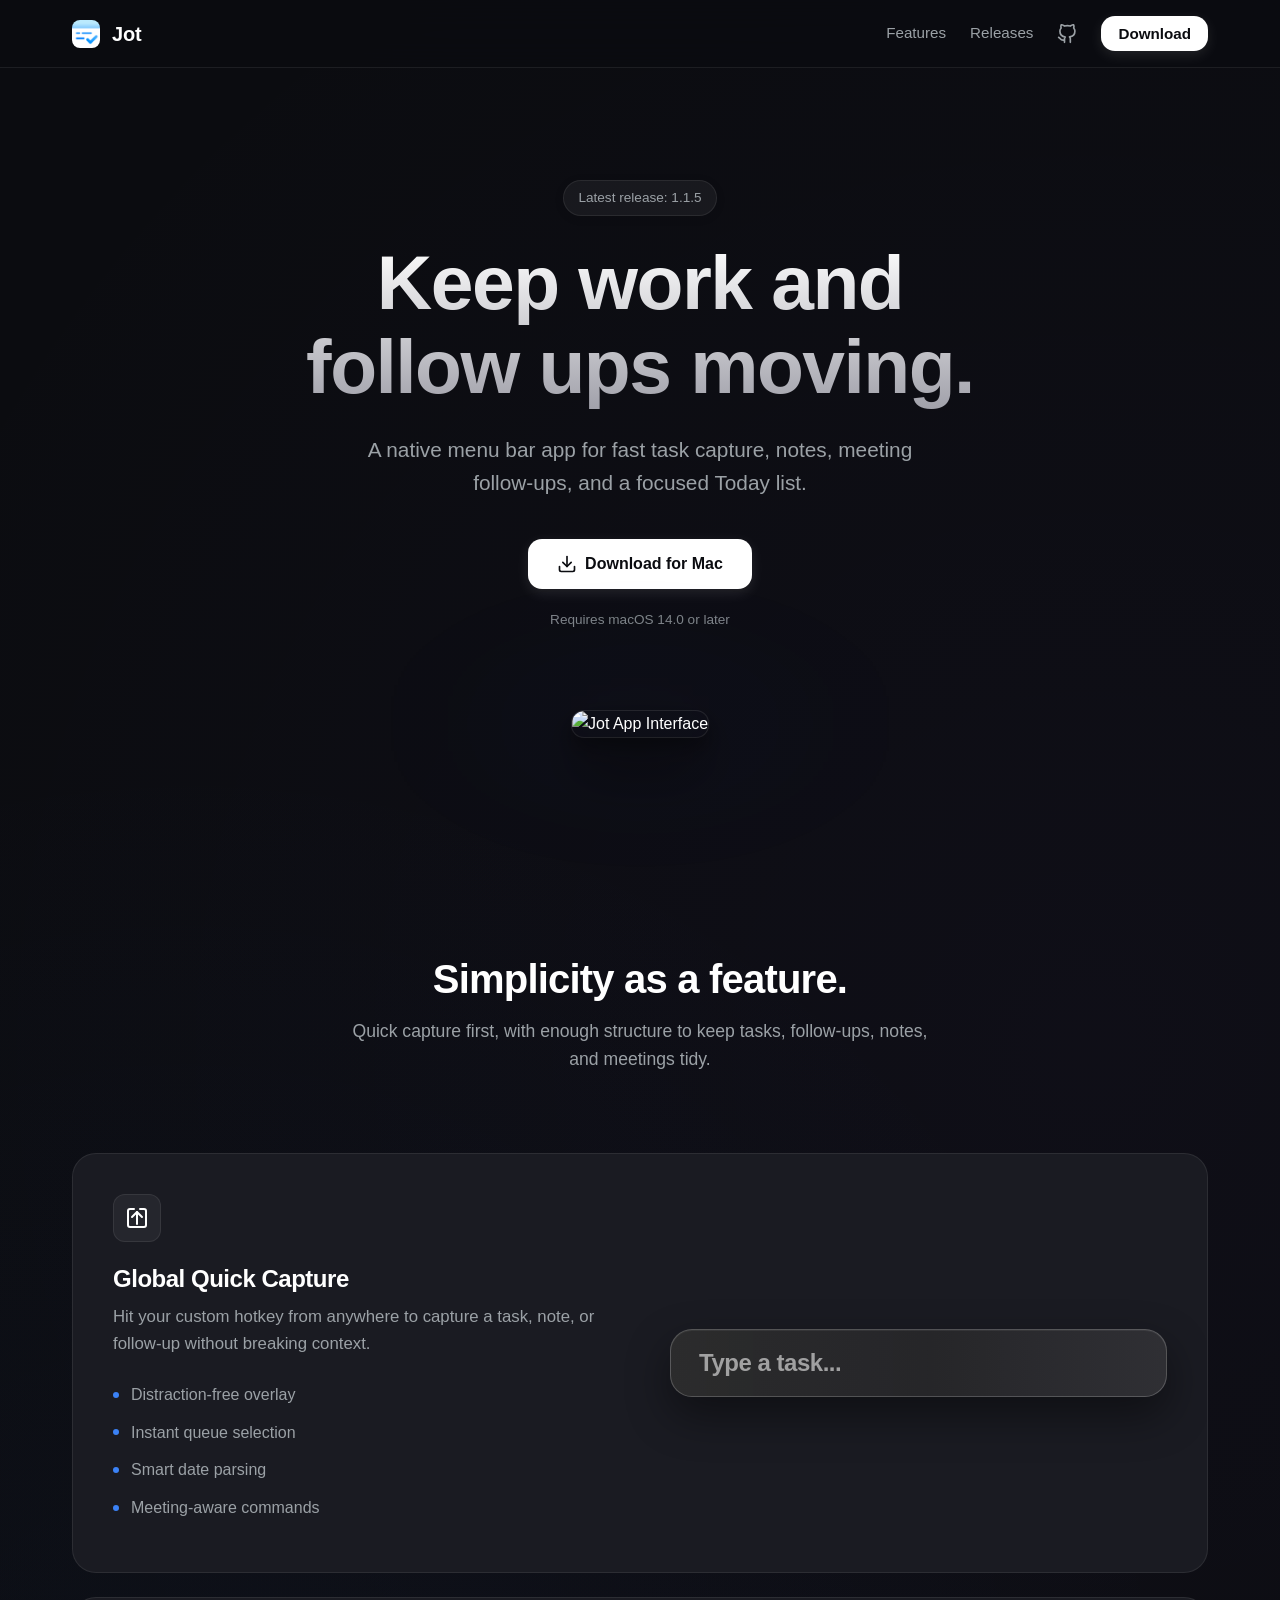
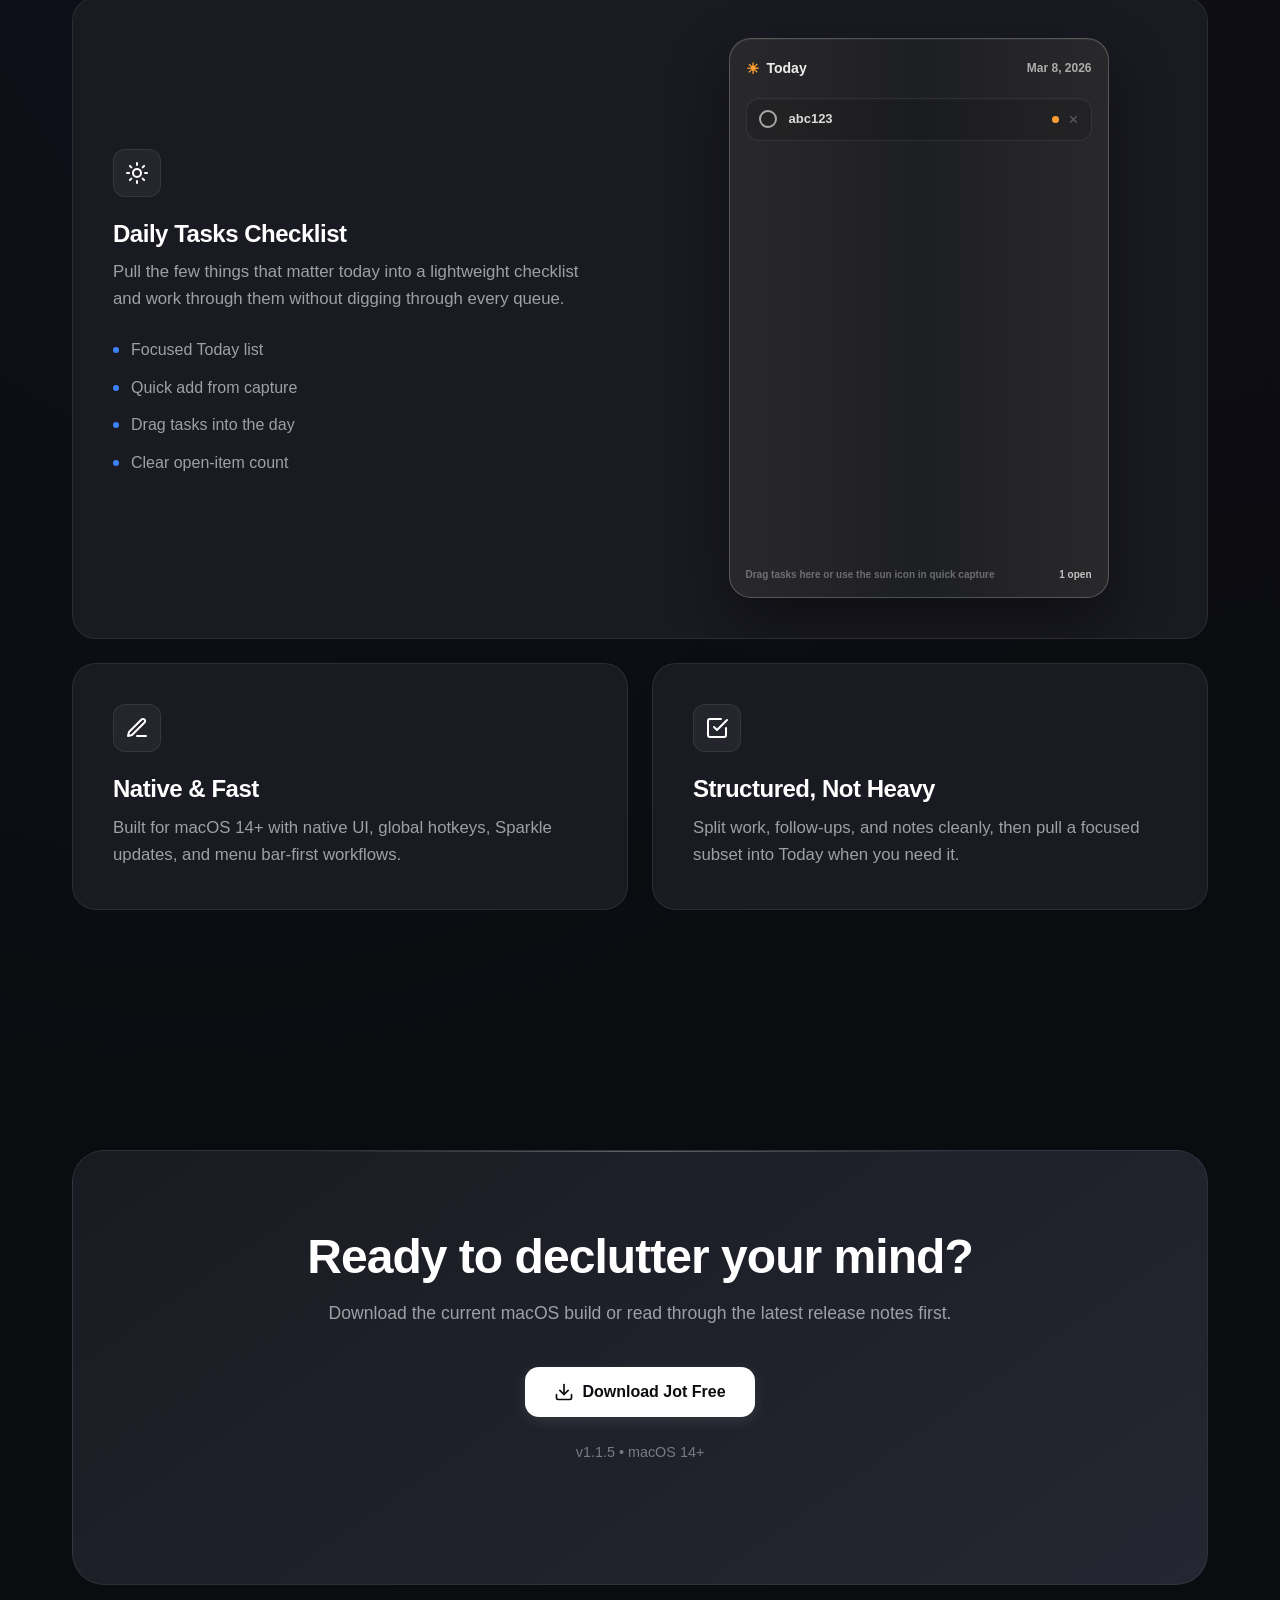
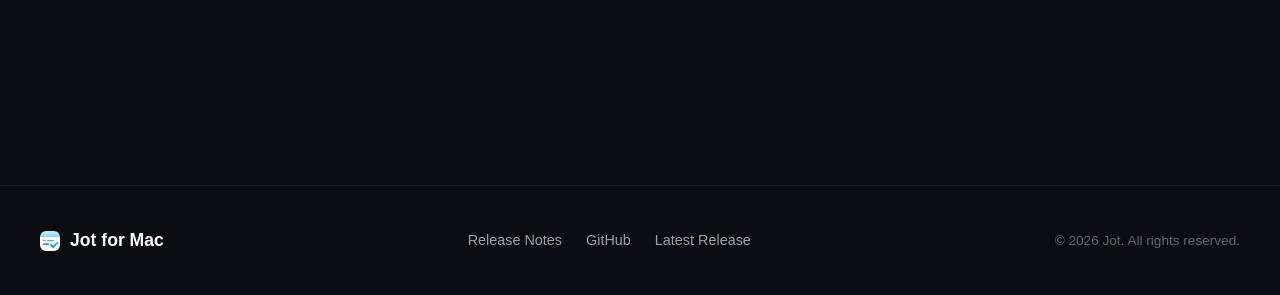
==== commit 004c3aaa: "Prepare v1.1.5 release notes" ====
--- a/docs/index.html
+++ b/docs/index.html
@@ -33,7 +33,7 @@
     <main>
         <section class="hero">
             <div class="hero-content reveal">
-                <div class="badge">Latest release: 1.1.3</div>
+                <div class="badge">Latest release: 1.1.5</div>
                 <h1 class="hero-title">Keep work and<br>follow ups moving.</h1>
                 <p class="hero-subtitle">
                     A native menu bar app for fast task capture, notes, meeting follow-ups, and a focused Today list.
@@ -155,7 +155,7 @@
                     </svg>
                     Download Jot Free
                 </button>
-                <p class="version-info" id="latest-version">v1.1.3 • macOS 14+</p>
+                <p class="version-info" id="latest-version">v1.1.5 • macOS 14+</p>
             </div>
         </section>
     </main>
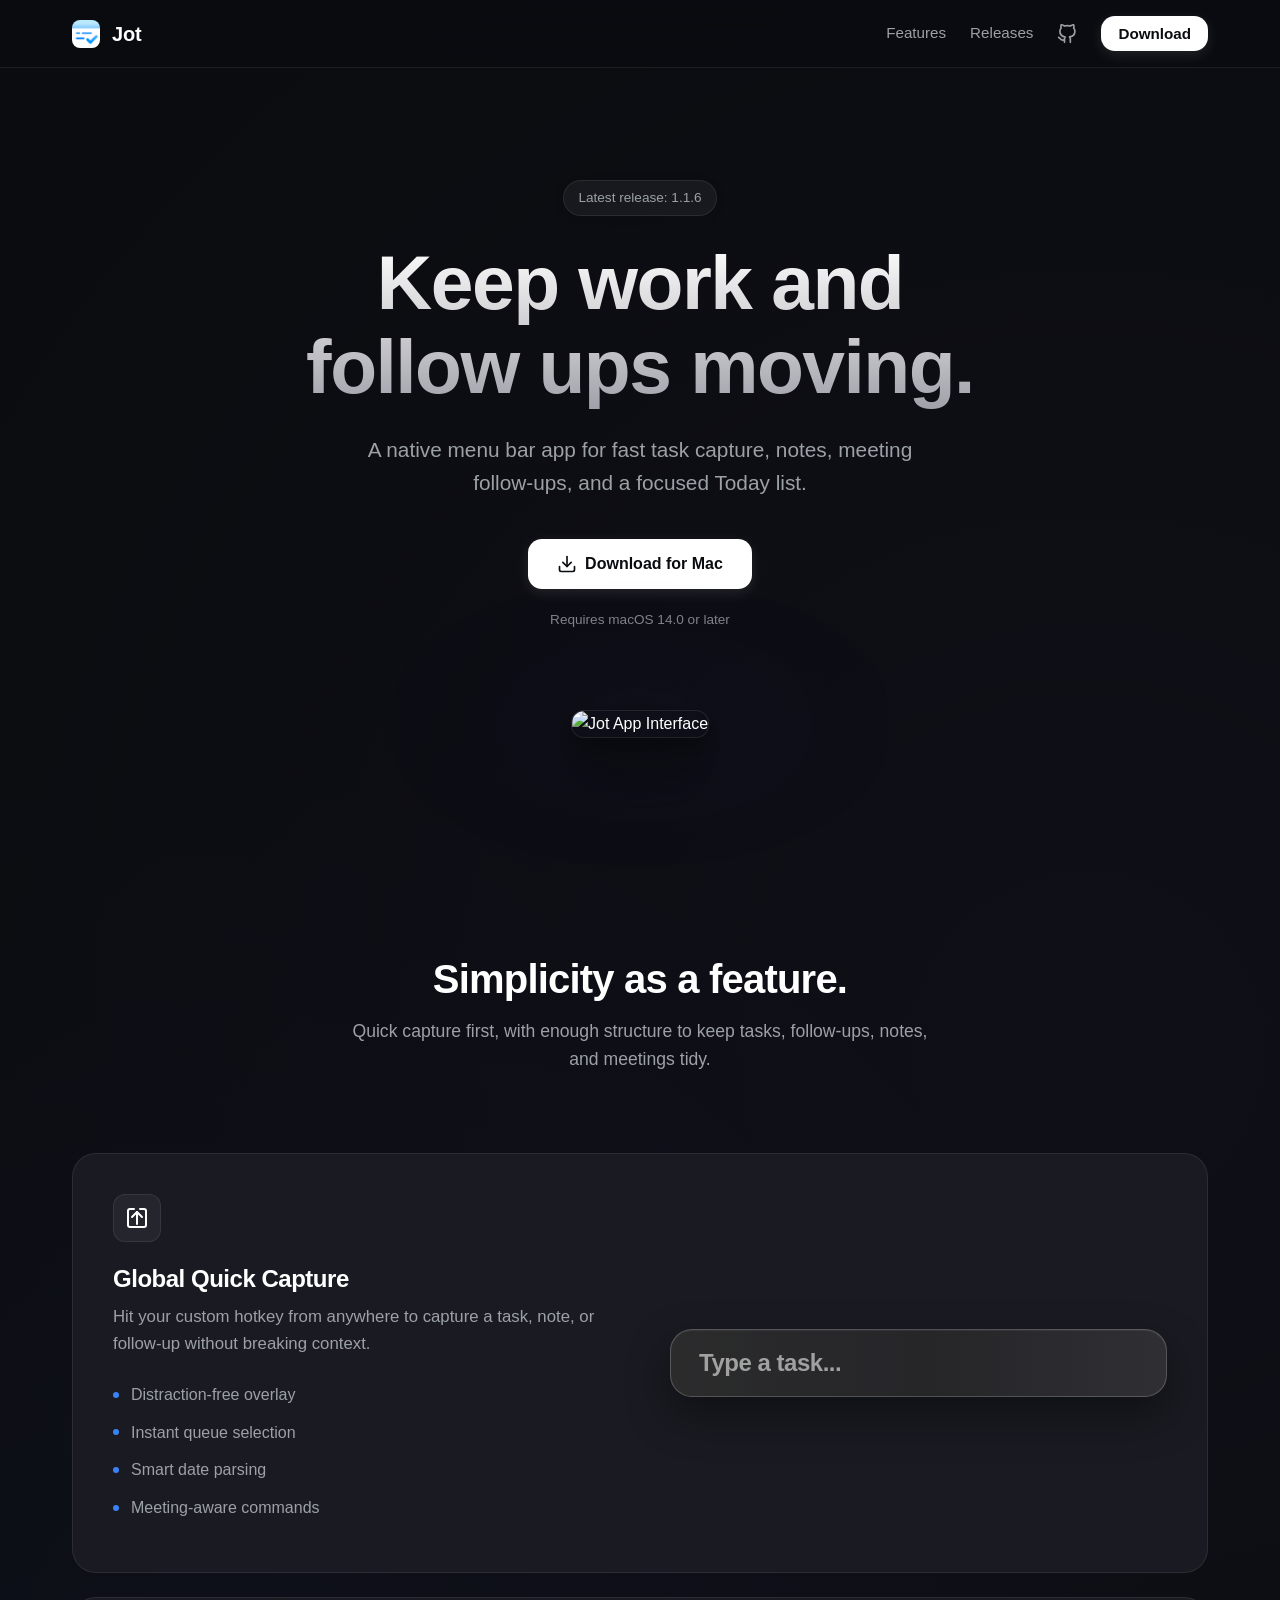
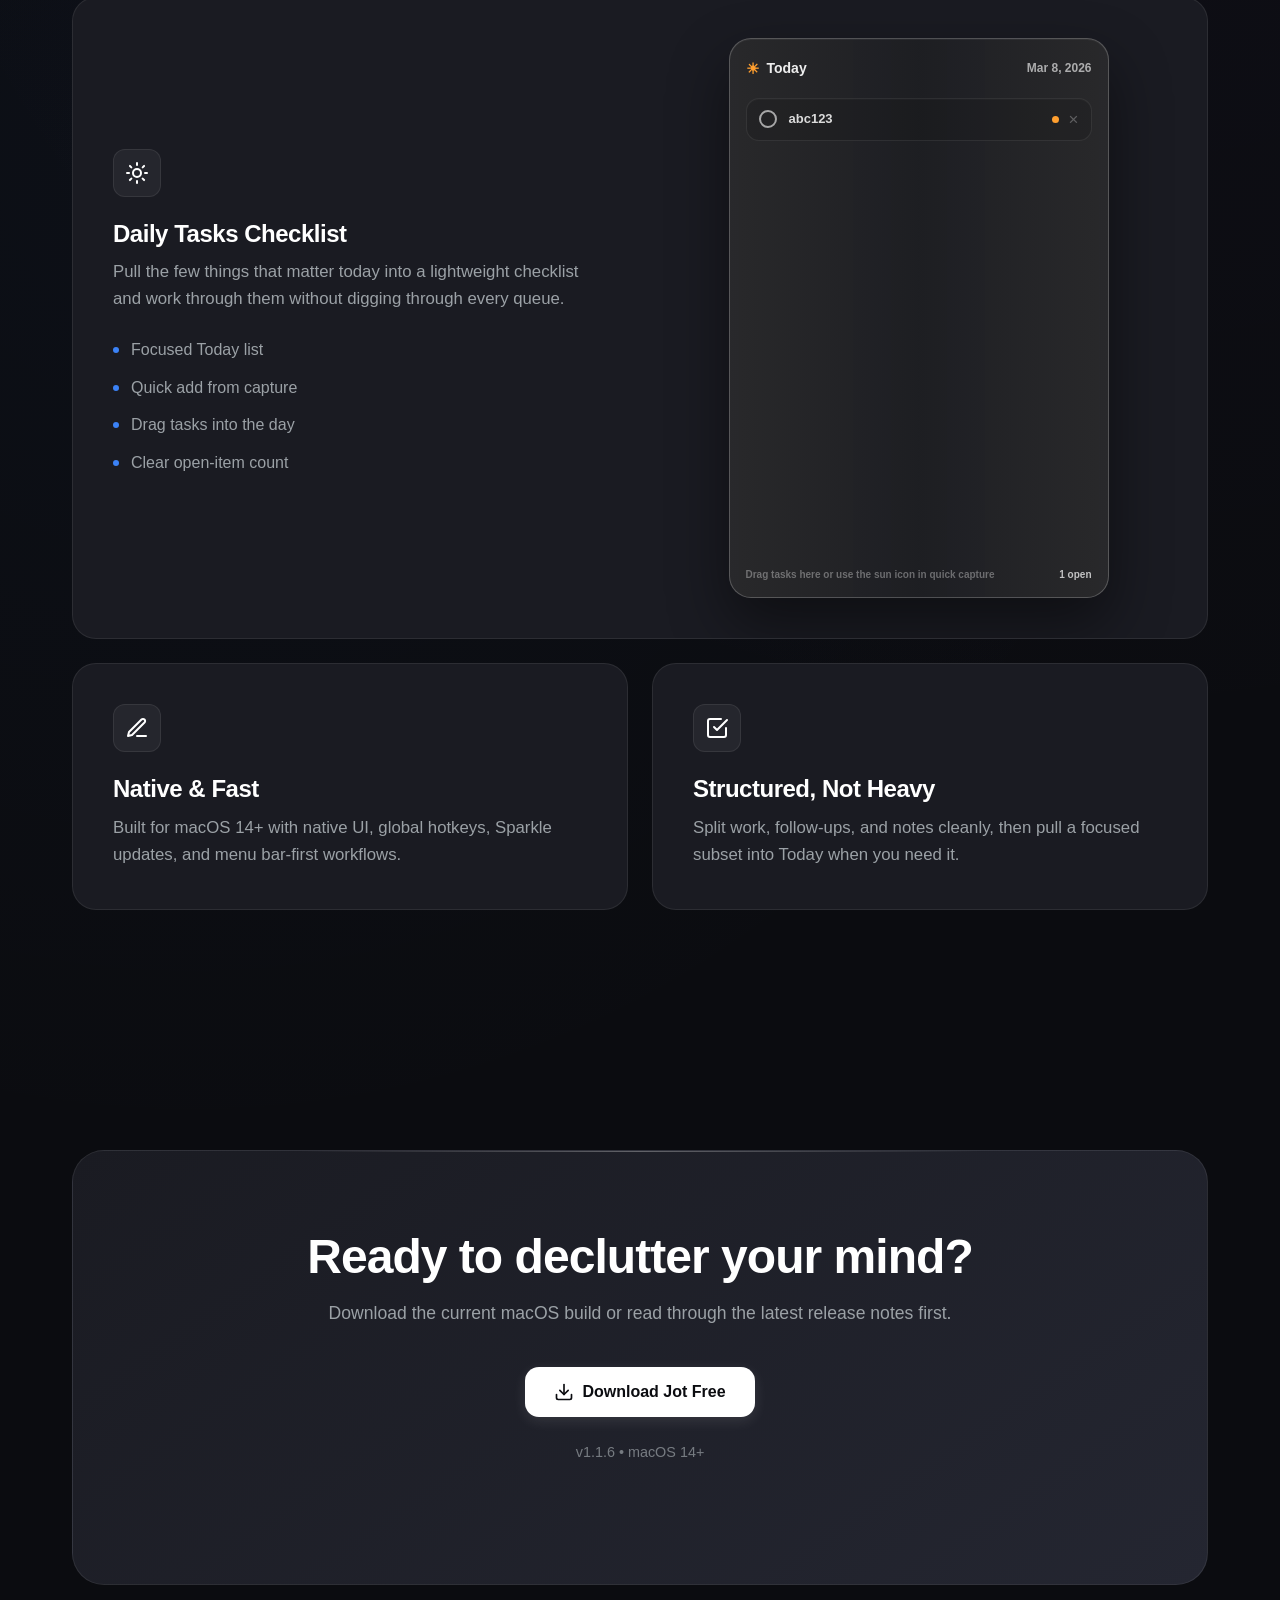
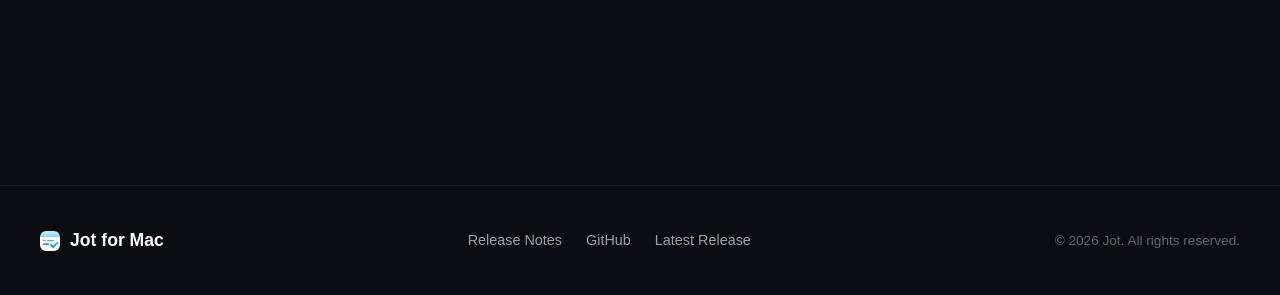
==== commit 90483ca6: "Prepare v1.1.6 release notes" ====
--- a/docs/index.html
+++ b/docs/index.html
@@ -33,7 +33,7 @@
     <main>
         <section class="hero">
             <div class="hero-content reveal">
-                <div class="badge">Latest release: 1.1.5</div>
+                <div class="badge">Latest release: 1.1.6</div>
                 <h1 class="hero-title">Keep work and<br>follow ups moving.</h1>
                 <p class="hero-subtitle">
                     A native menu bar app for fast task capture, notes, meeting follow-ups, and a focused Today list.
@@ -155,7 +155,7 @@
                     </svg>
                     Download Jot Free
                 </button>
-                <p class="version-info" id="latest-version">v1.1.5 • macOS 14+</p>
+                <p class="version-info" id="latest-version">v1.1.6 • macOS 14+</p>
             </div>
         </section>
     </main>
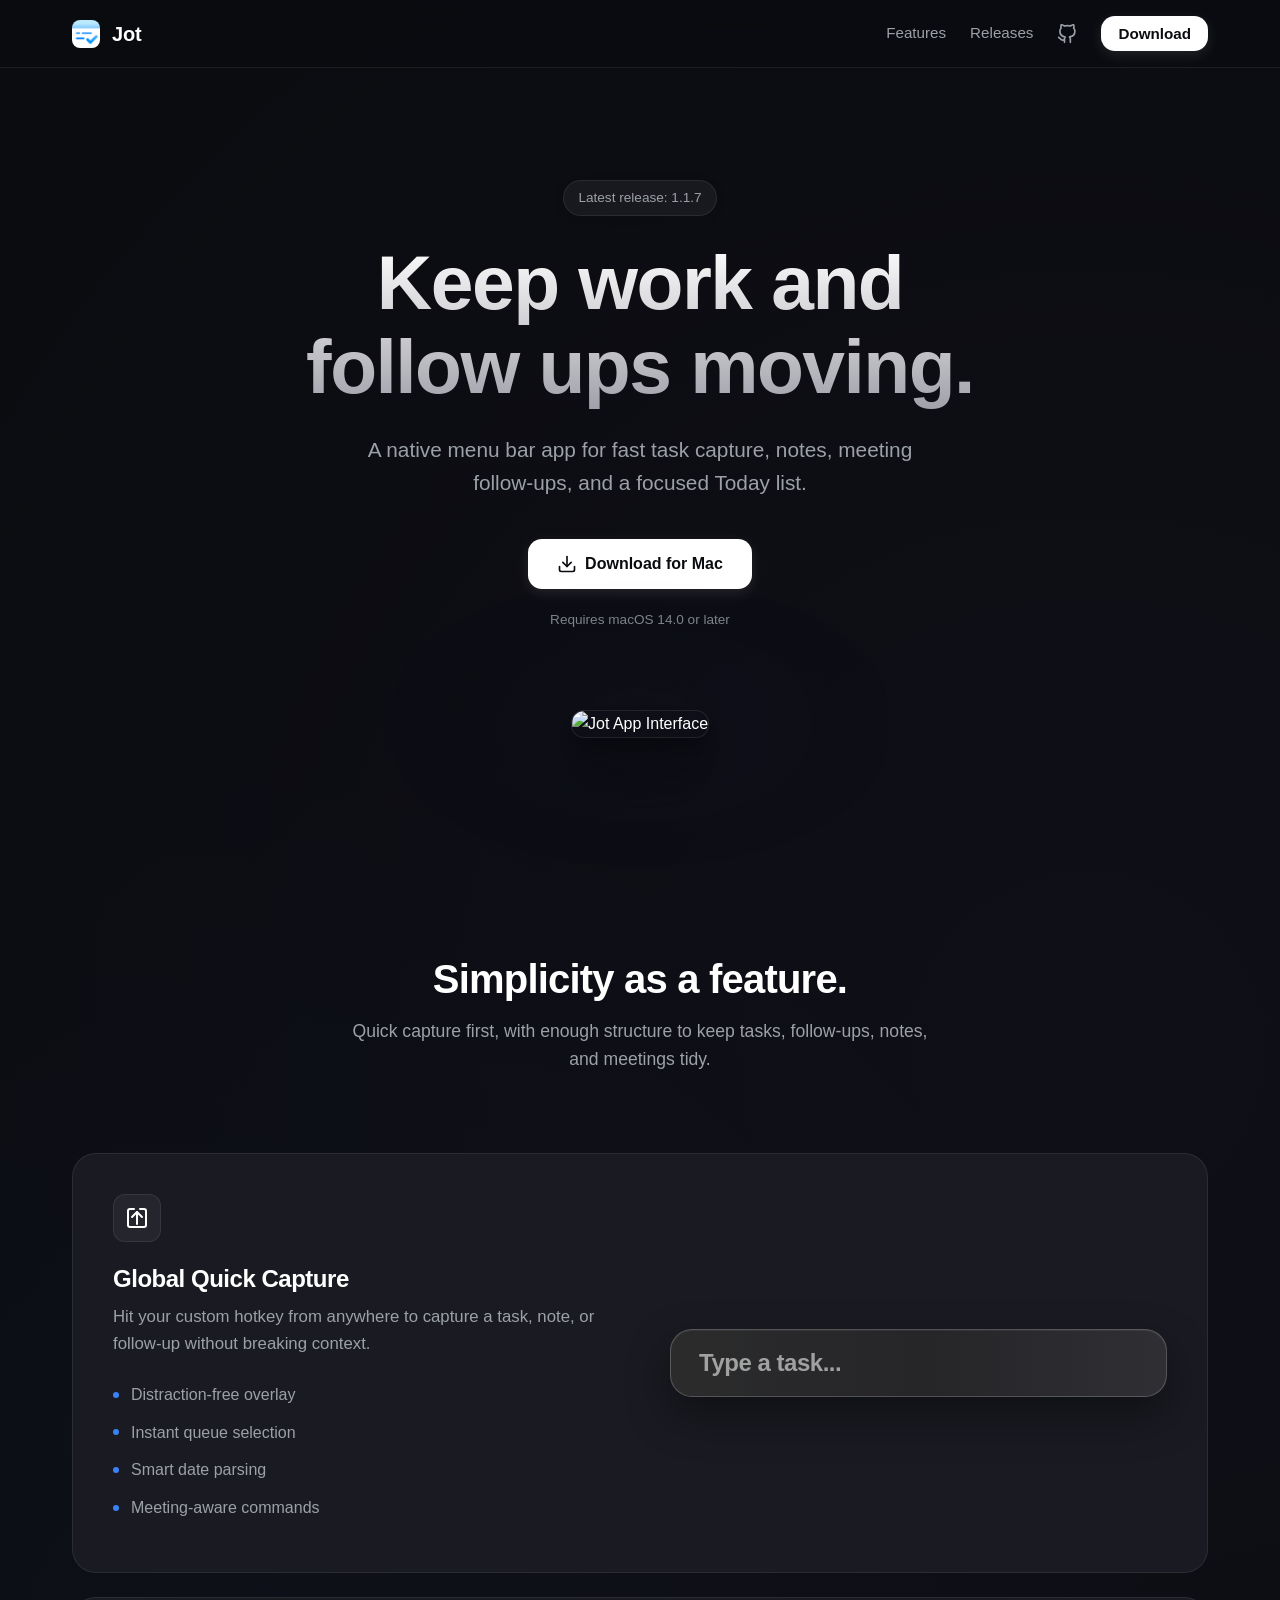
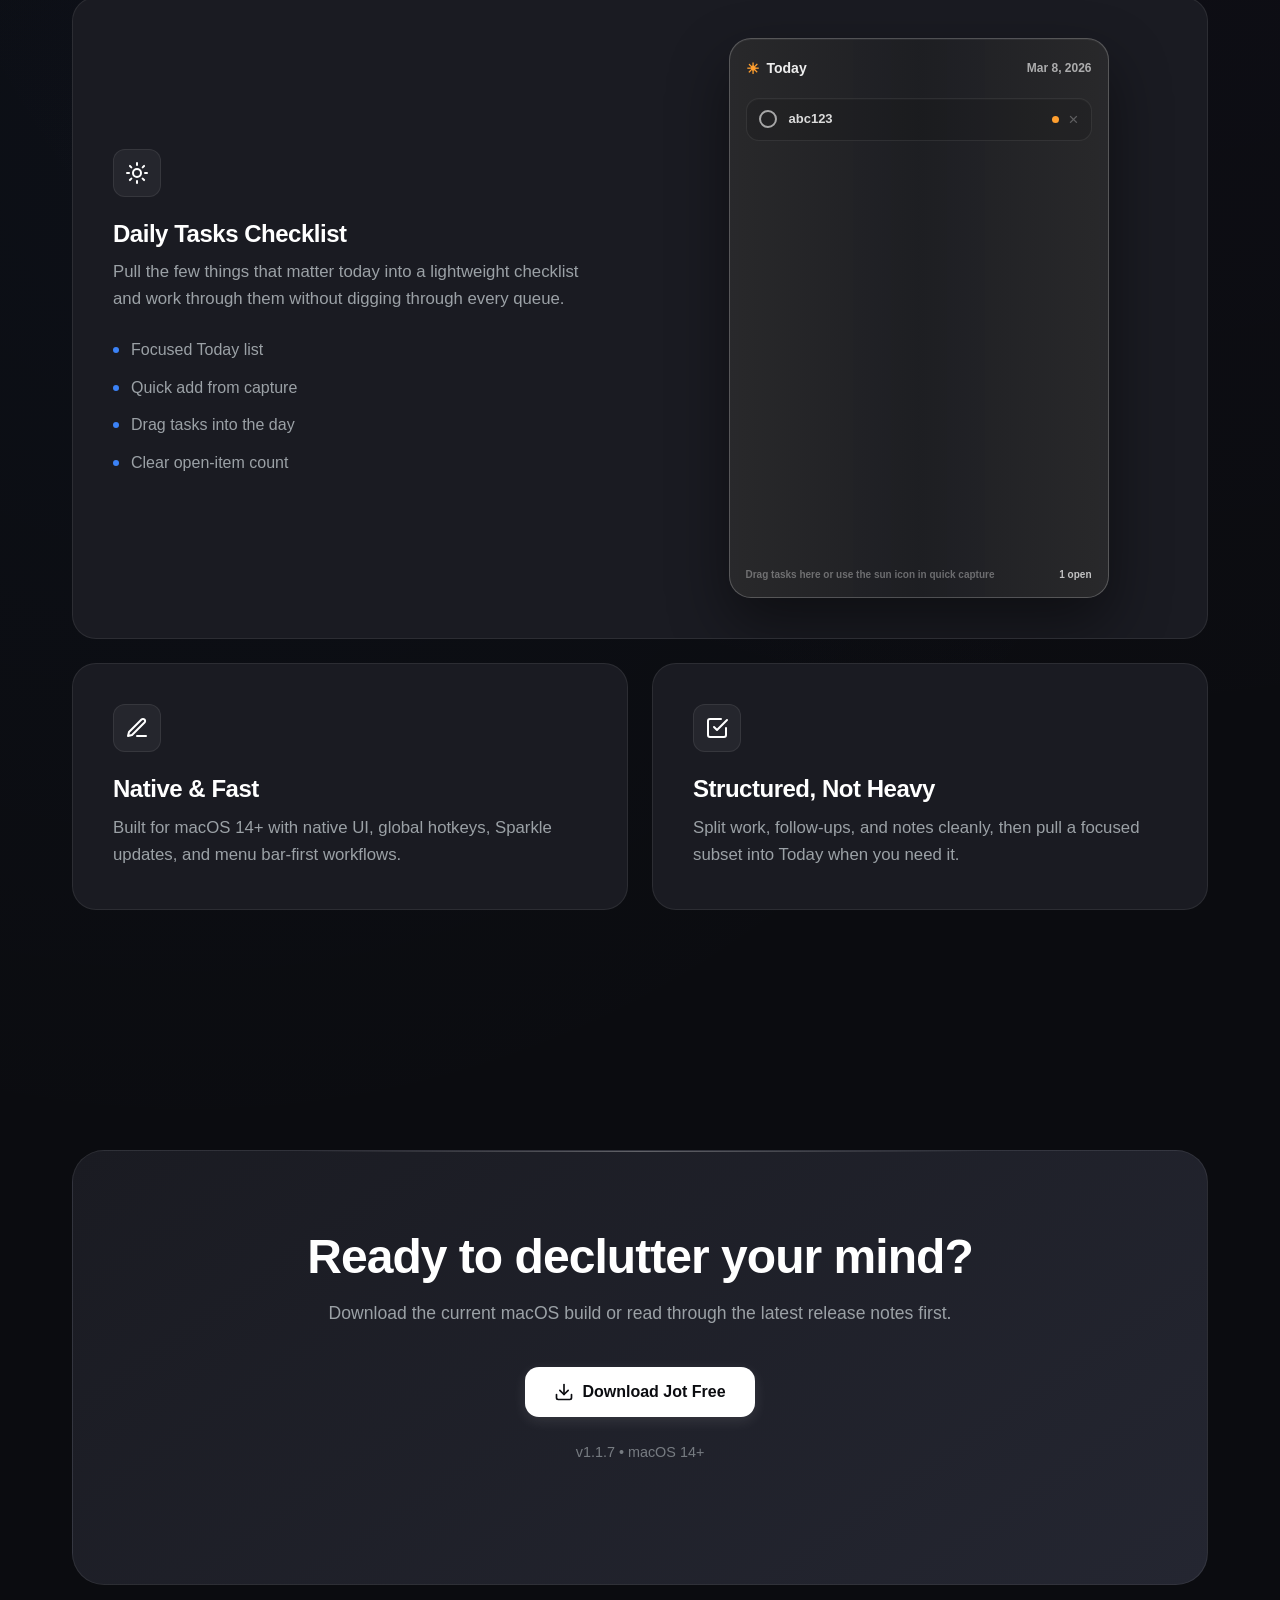
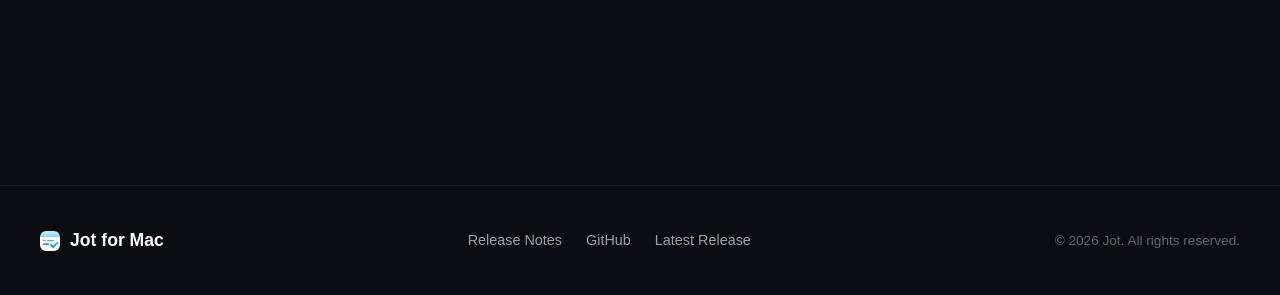
==== commit 494b953a: "Prepare v1.1.7 release notes" ====
--- a/docs/index.html
+++ b/docs/index.html
@@ -33,7 +33,7 @@
     <main>
         <section class="hero">
             <div class="hero-content reveal">
-                <div class="badge">Latest release: 1.1.6</div>
+                <div class="badge">Latest release: 1.1.7</div>
                 <h1 class="hero-title">Keep work and<br>follow ups moving.</h1>
                 <p class="hero-subtitle">
                     A native menu bar app for fast task capture, notes, meeting follow-ups, and a focused Today list.
@@ -155,7 +155,7 @@
                     </svg>
                     Download Jot Free
                 </button>
-                <p class="version-info" id="latest-version">v1.1.6 • macOS 14+</p>
+                <p class="version-info" id="latest-version">v1.1.7 • macOS 14+</p>
             </div>
         </section>
     </main>
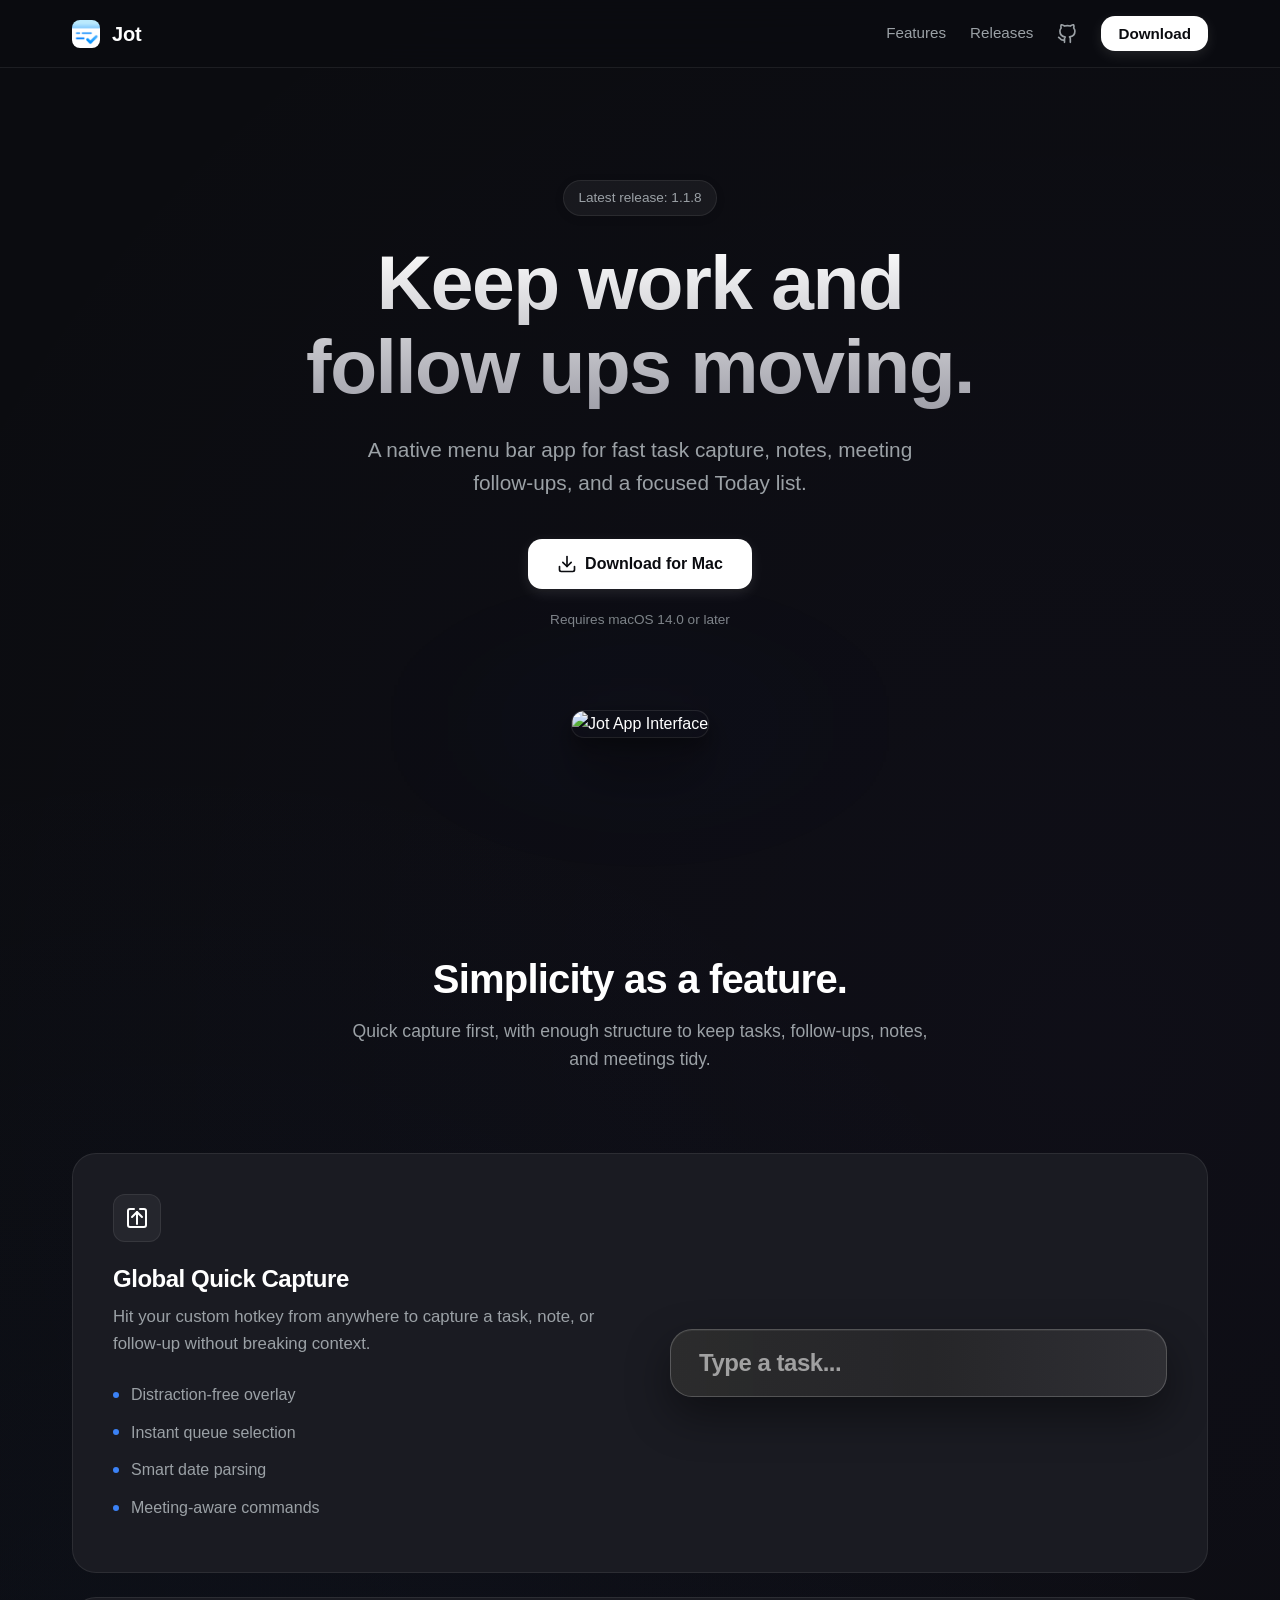
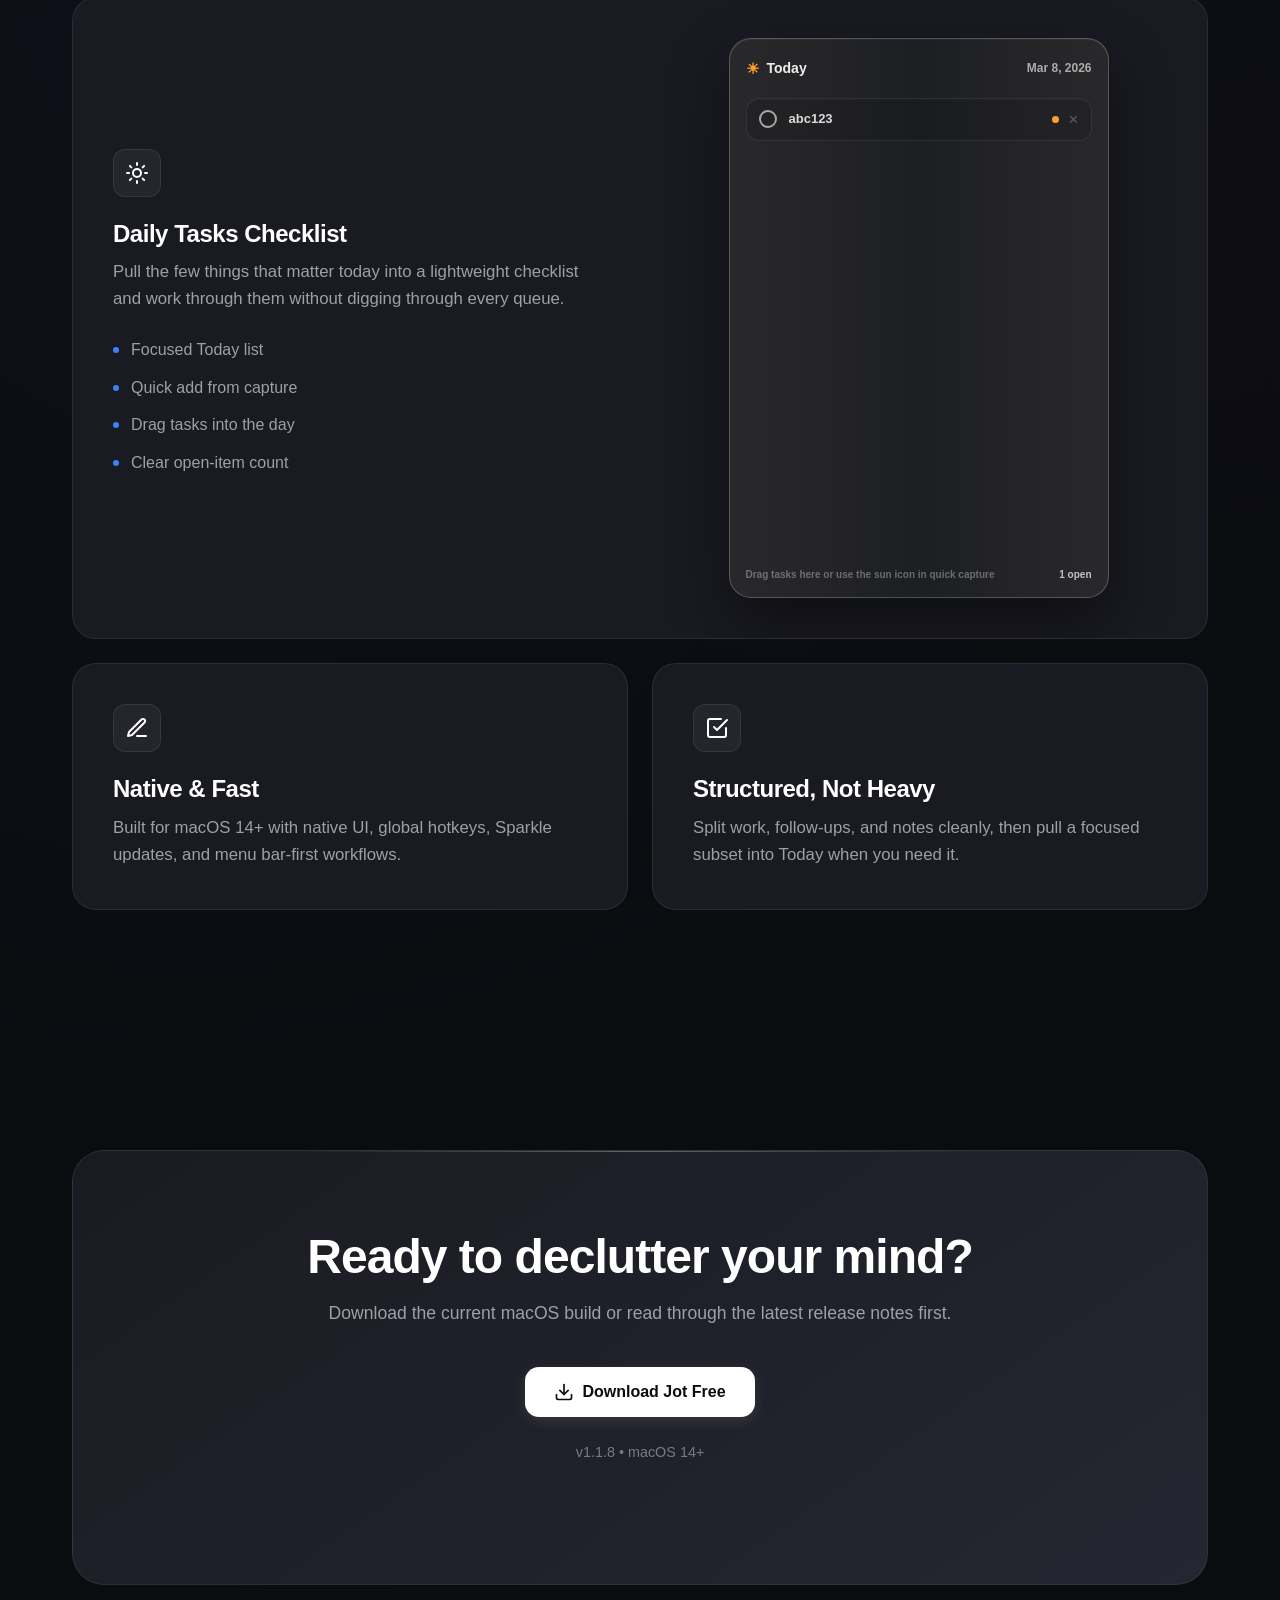
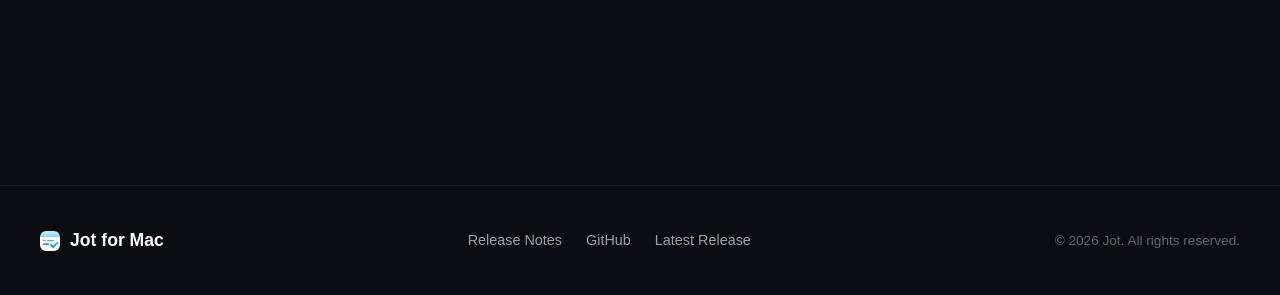
==== commit 37315724: "Prepare v1.1.8 release notes" ====
--- a/docs/index.html
+++ b/docs/index.html
@@ -33,7 +33,7 @@
     <main>
         <section class="hero">
             <div class="hero-content reveal">
-                <div class="badge">Latest release: 1.1.7</div>
+                <div class="badge">Latest release: 1.1.8</div>
                 <h1 class="hero-title">Keep work and<br>follow ups moving.</h1>
                 <p class="hero-subtitle">
                     A native menu bar app for fast task capture, notes, meeting follow-ups, and a focused Today list.
@@ -155,7 +155,7 @@
                     </svg>
                     Download Jot Free
                 </button>
-                <p class="version-info" id="latest-version">v1.1.7 • macOS 14+</p>
+                <p class="version-info" id="latest-version">v1.1.8 • macOS 14+</p>
             </div>
         </section>
     </main>
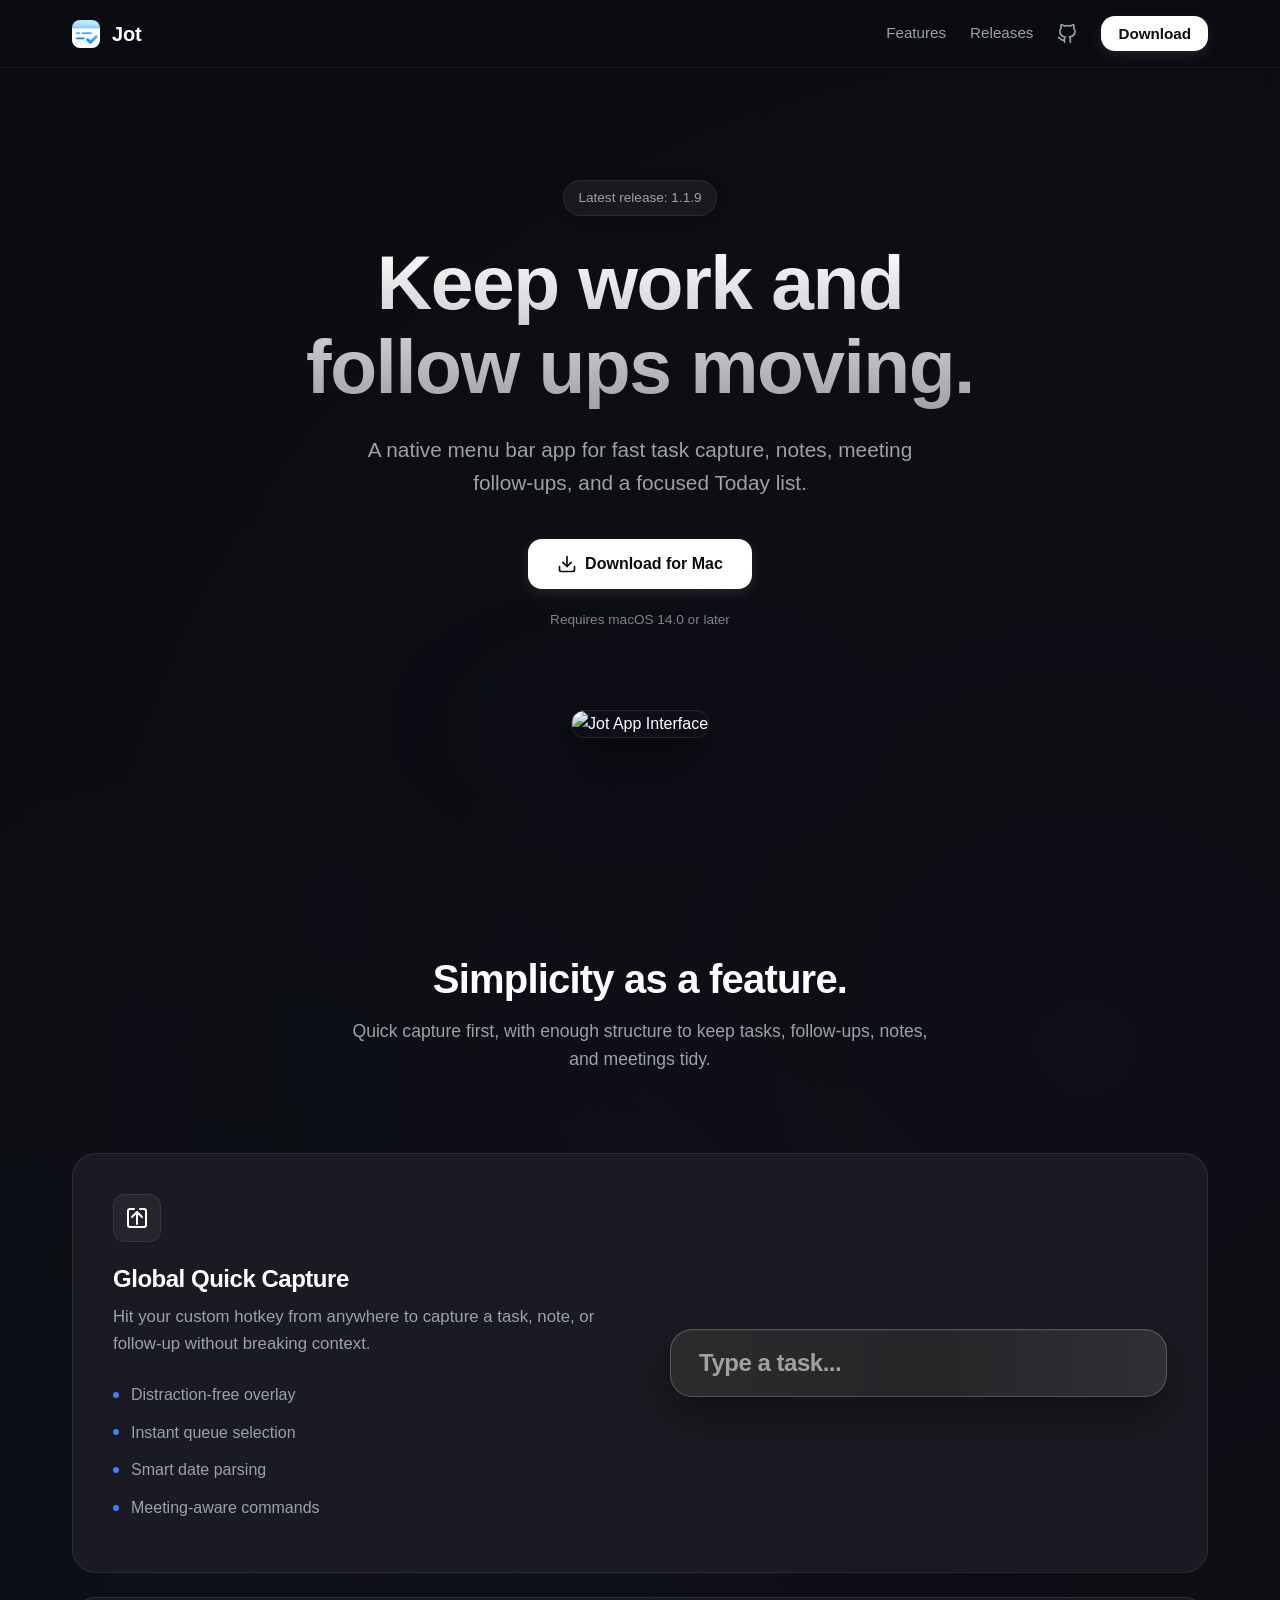
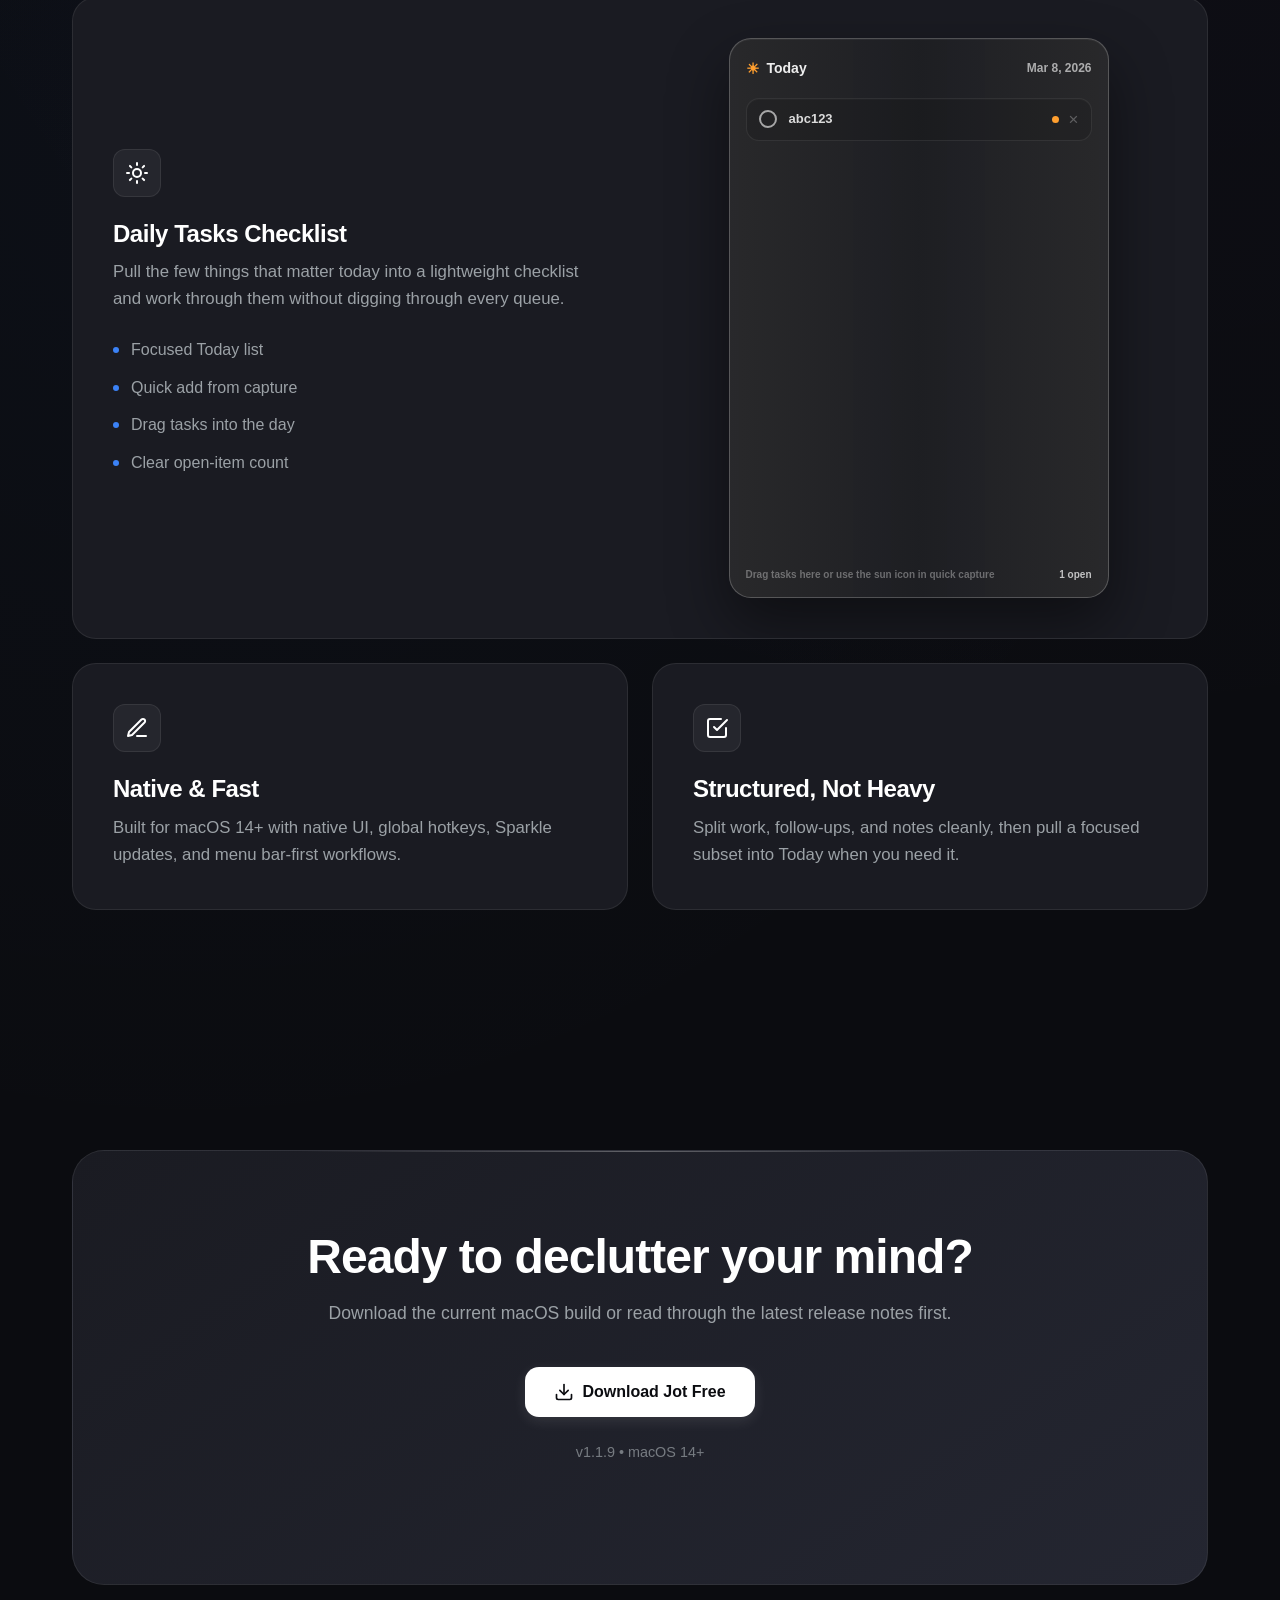
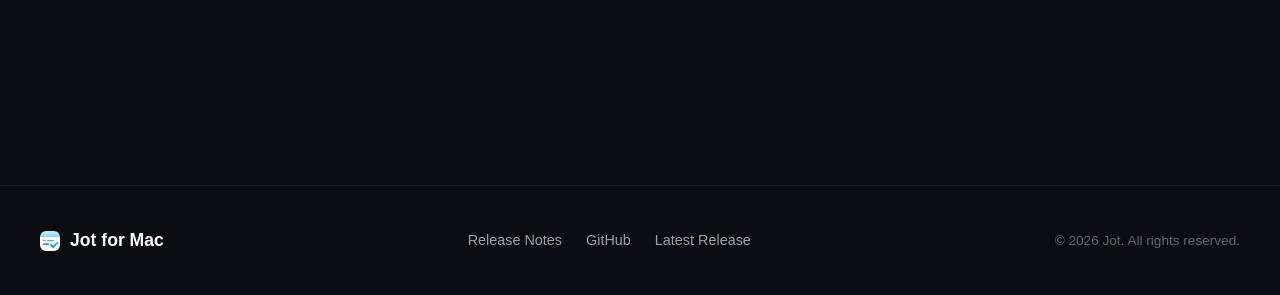
==== commit 583ad0a3: "Prepare v1.1.9 release notes" ====
--- a/docs/index.html
+++ b/docs/index.html
@@ -33,7 +33,7 @@
     <main>
         <section class="hero">
             <div class="hero-content reveal">
-                <div class="badge">Latest release: 1.1.8</div>
+                <div class="badge">Latest release: 1.1.9</div>
                 <h1 class="hero-title">Keep work and<br>follow ups moving.</h1>
                 <p class="hero-subtitle">
                     A native menu bar app for fast task capture, notes, meeting follow-ups, and a focused Today list.
@@ -155,7 +155,7 @@
                     </svg>
                     Download Jot Free
                 </button>
-                <p class="version-info" id="latest-version">v1.1.8 • macOS 14+</p>
+                <p class="version-info" id="latest-version">v1.1.9 • macOS 14+</p>
             </div>
         </section>
     </main>
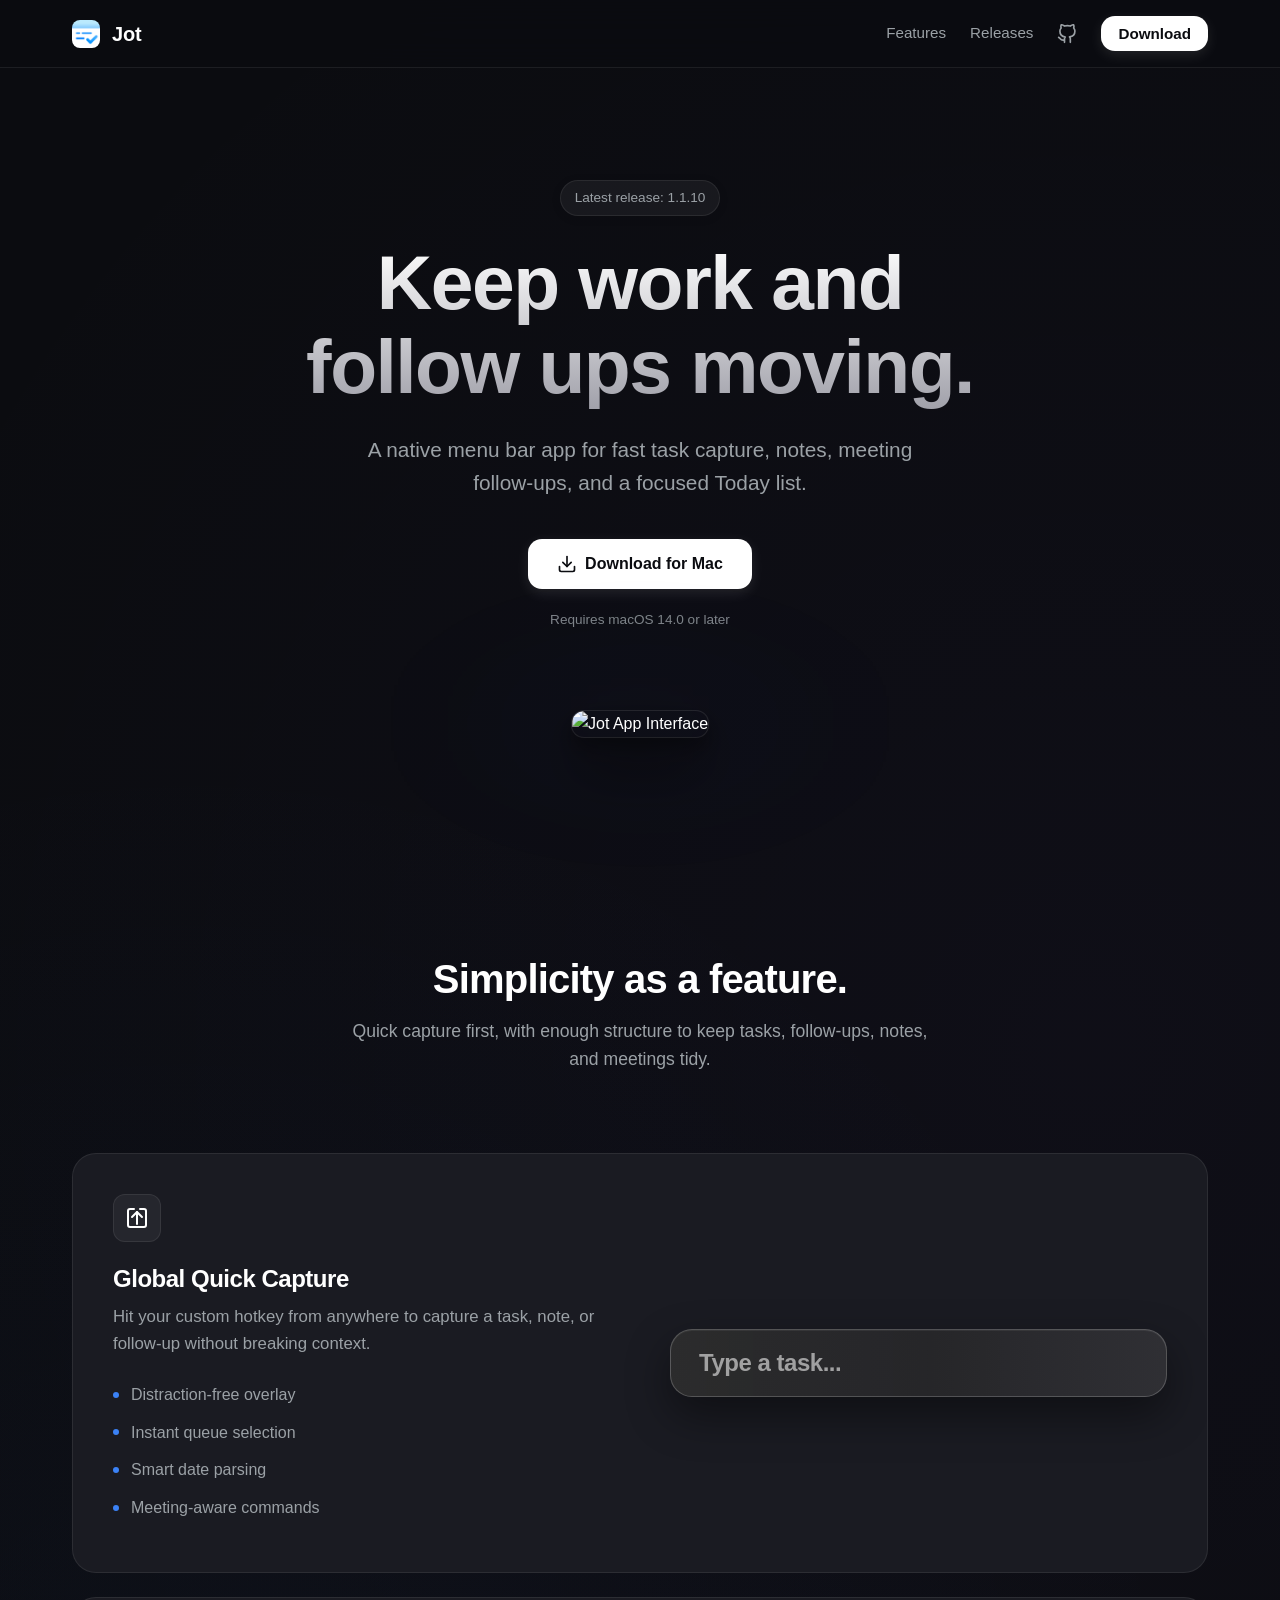
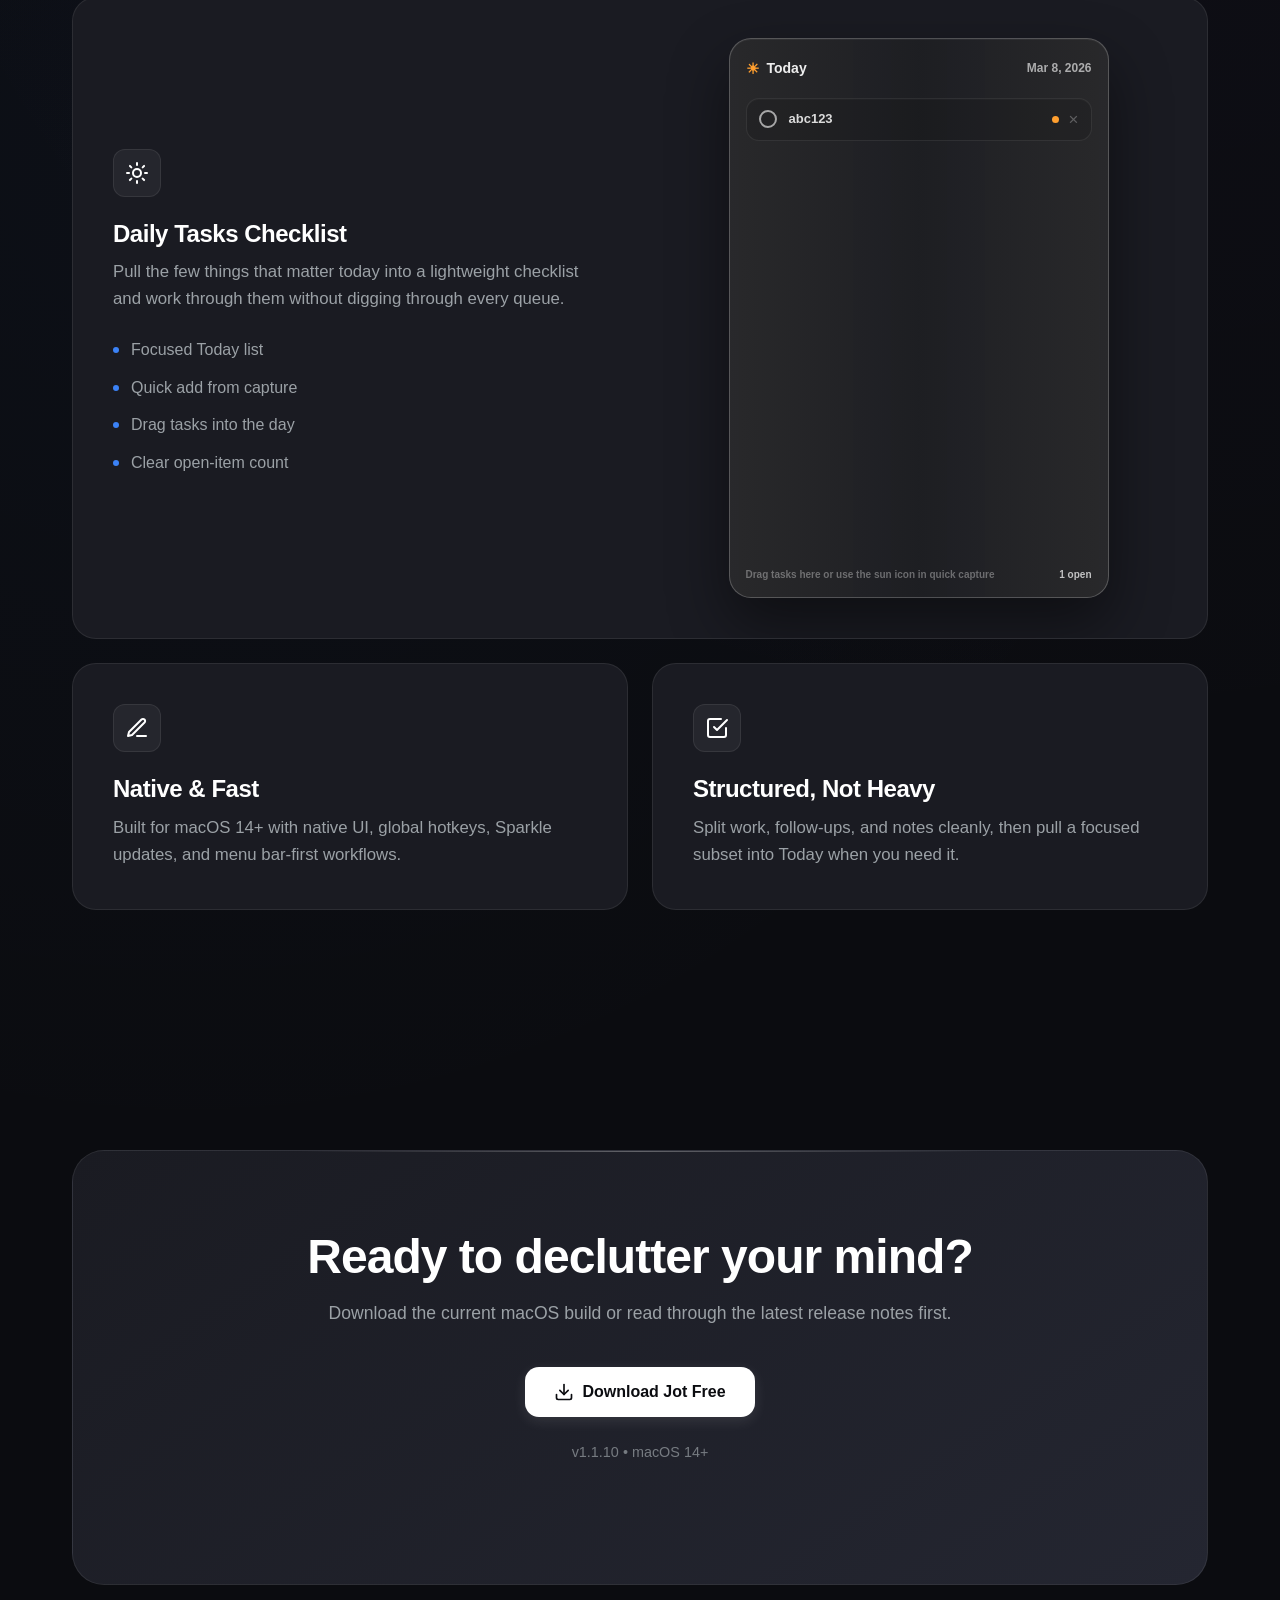
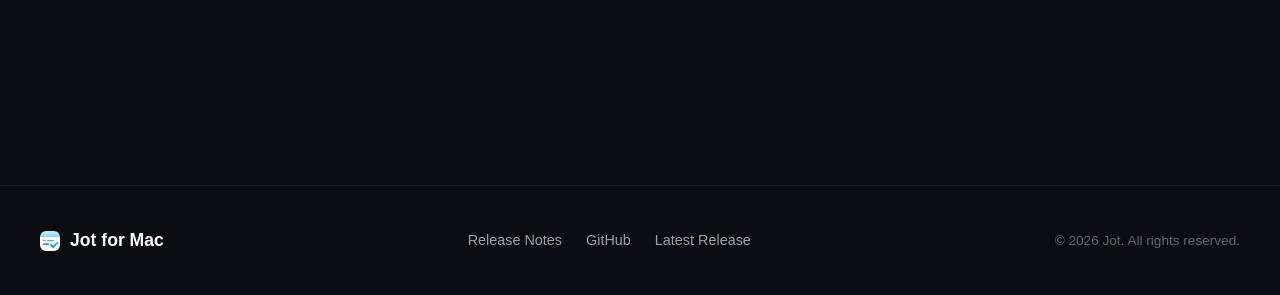
==== commit 19b57254: "Refresh release docs for v1.1.10" ====
--- a/docs/index.html
+++ b/docs/index.html
@@ -33,7 +33,7 @@
     <main>
         <section class="hero">
             <div class="hero-content reveal">
-                <div class="badge">Latest release: 1.1.9</div>
+                <div class="badge">Latest release: 1.1.10</div>
                 <h1 class="hero-title">Keep work and<br>follow ups moving.</h1>
                 <p class="hero-subtitle">
                     A native menu bar app for fast task capture, notes, meeting follow-ups, and a focused Today list.
@@ -155,7 +155,7 @@
                     </svg>
                     Download Jot Free
                 </button>
-                <p class="version-info" id="latest-version">v1.1.9 • macOS 14+</p>
+                <p class="version-info" id="latest-version">v1.1.10 • macOS 14+</p>
             </div>
         </section>
     </main>
